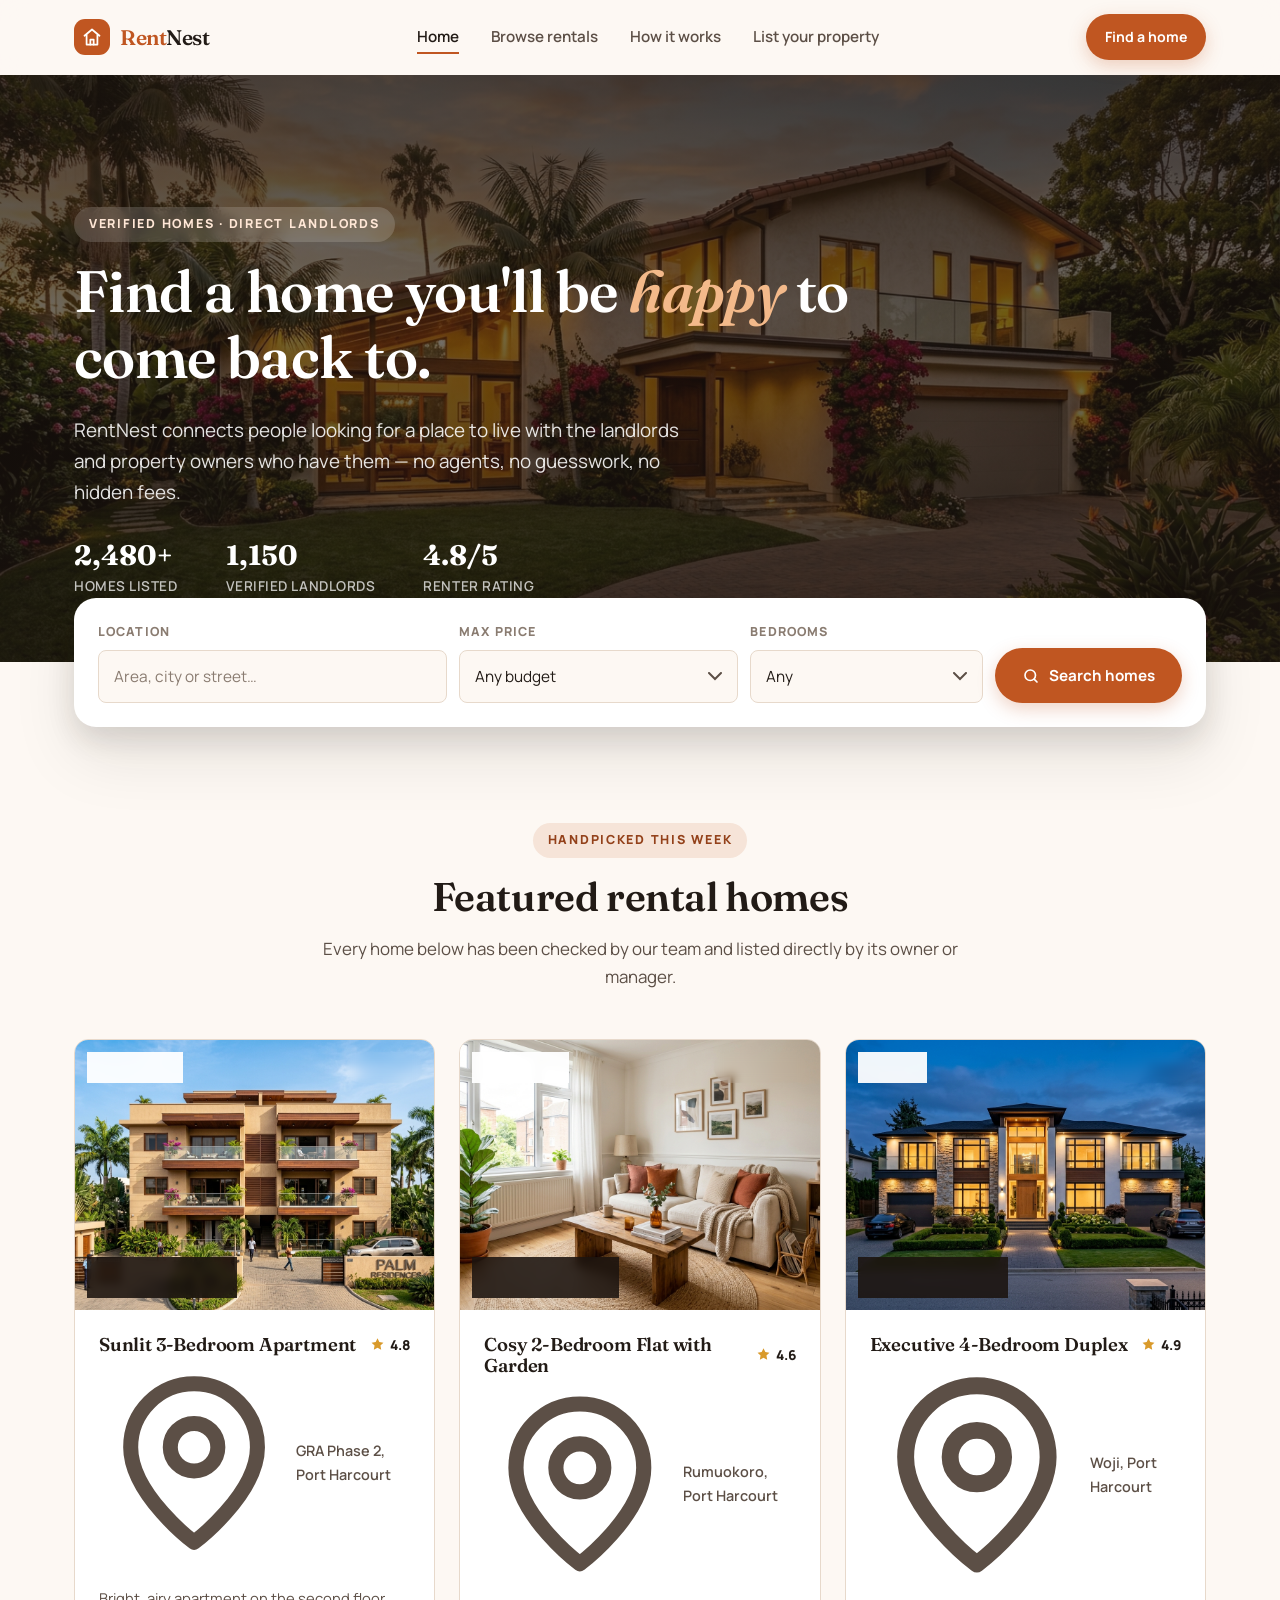
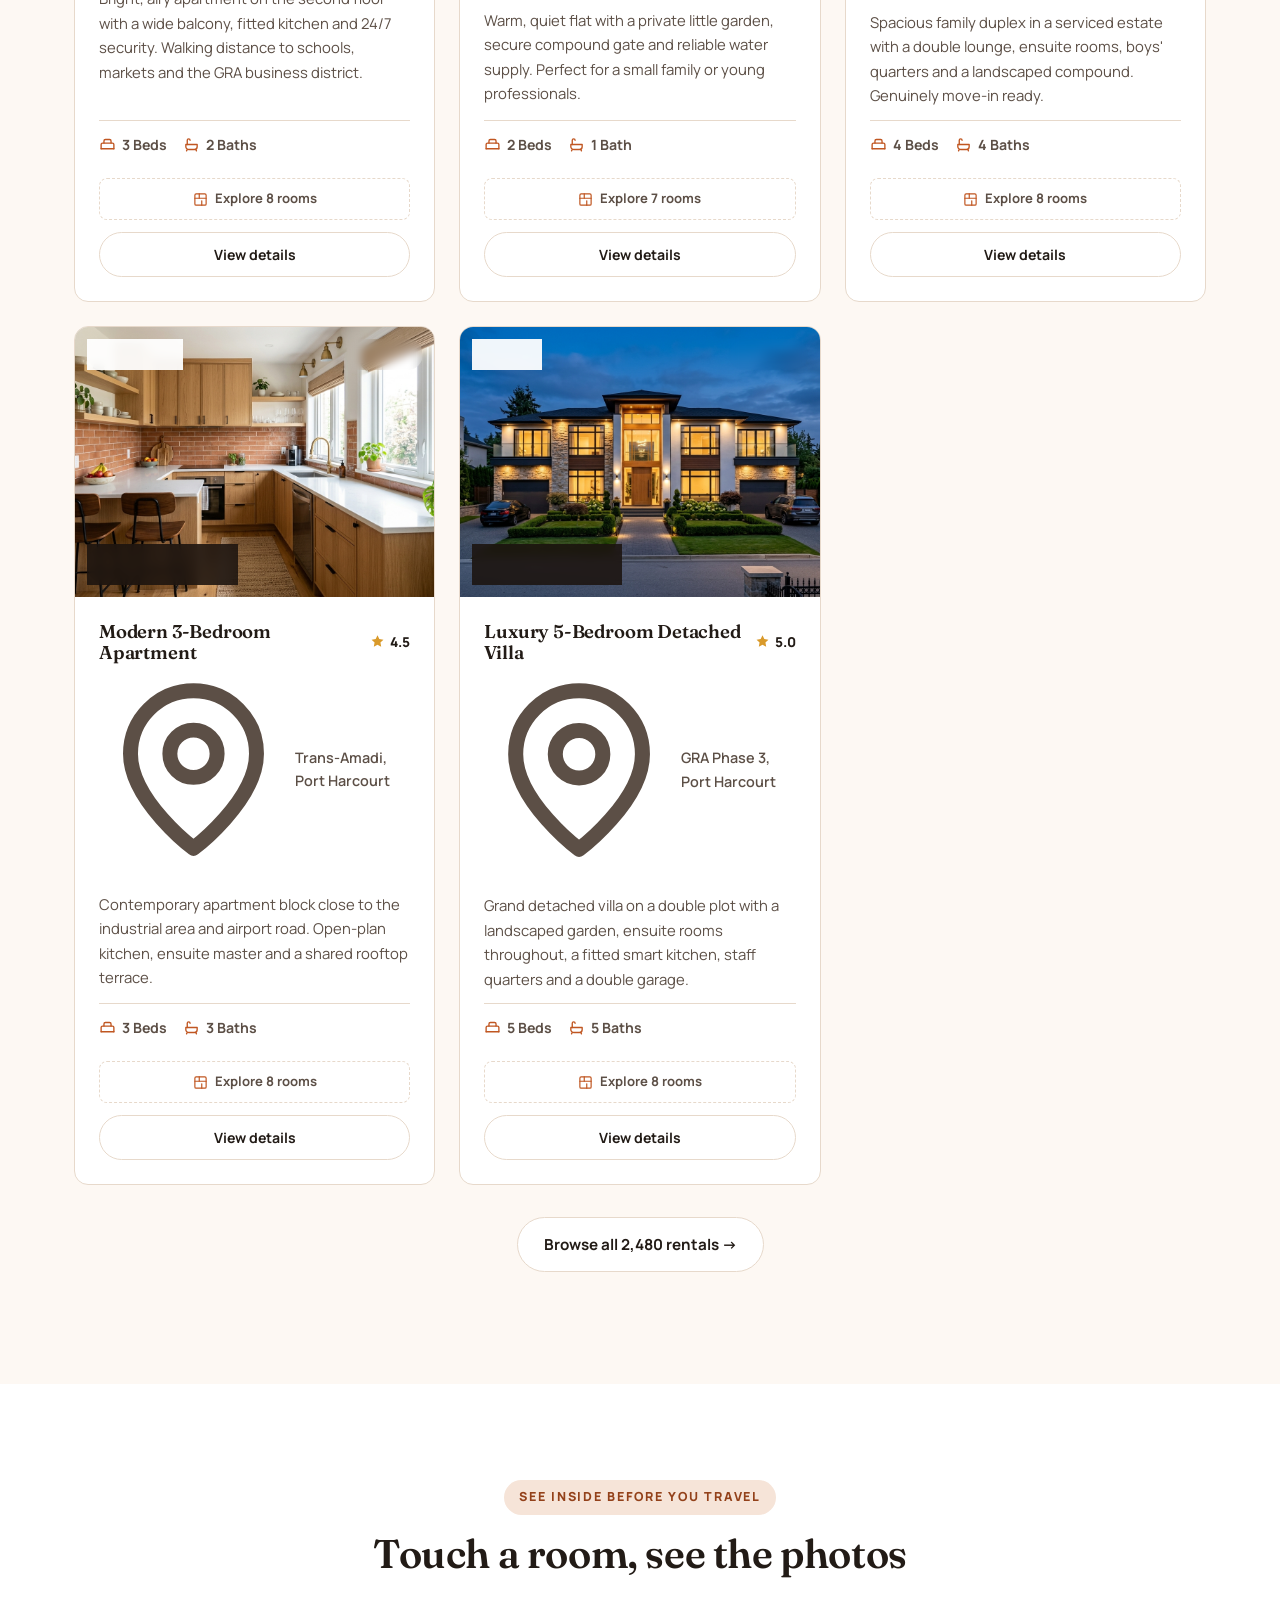
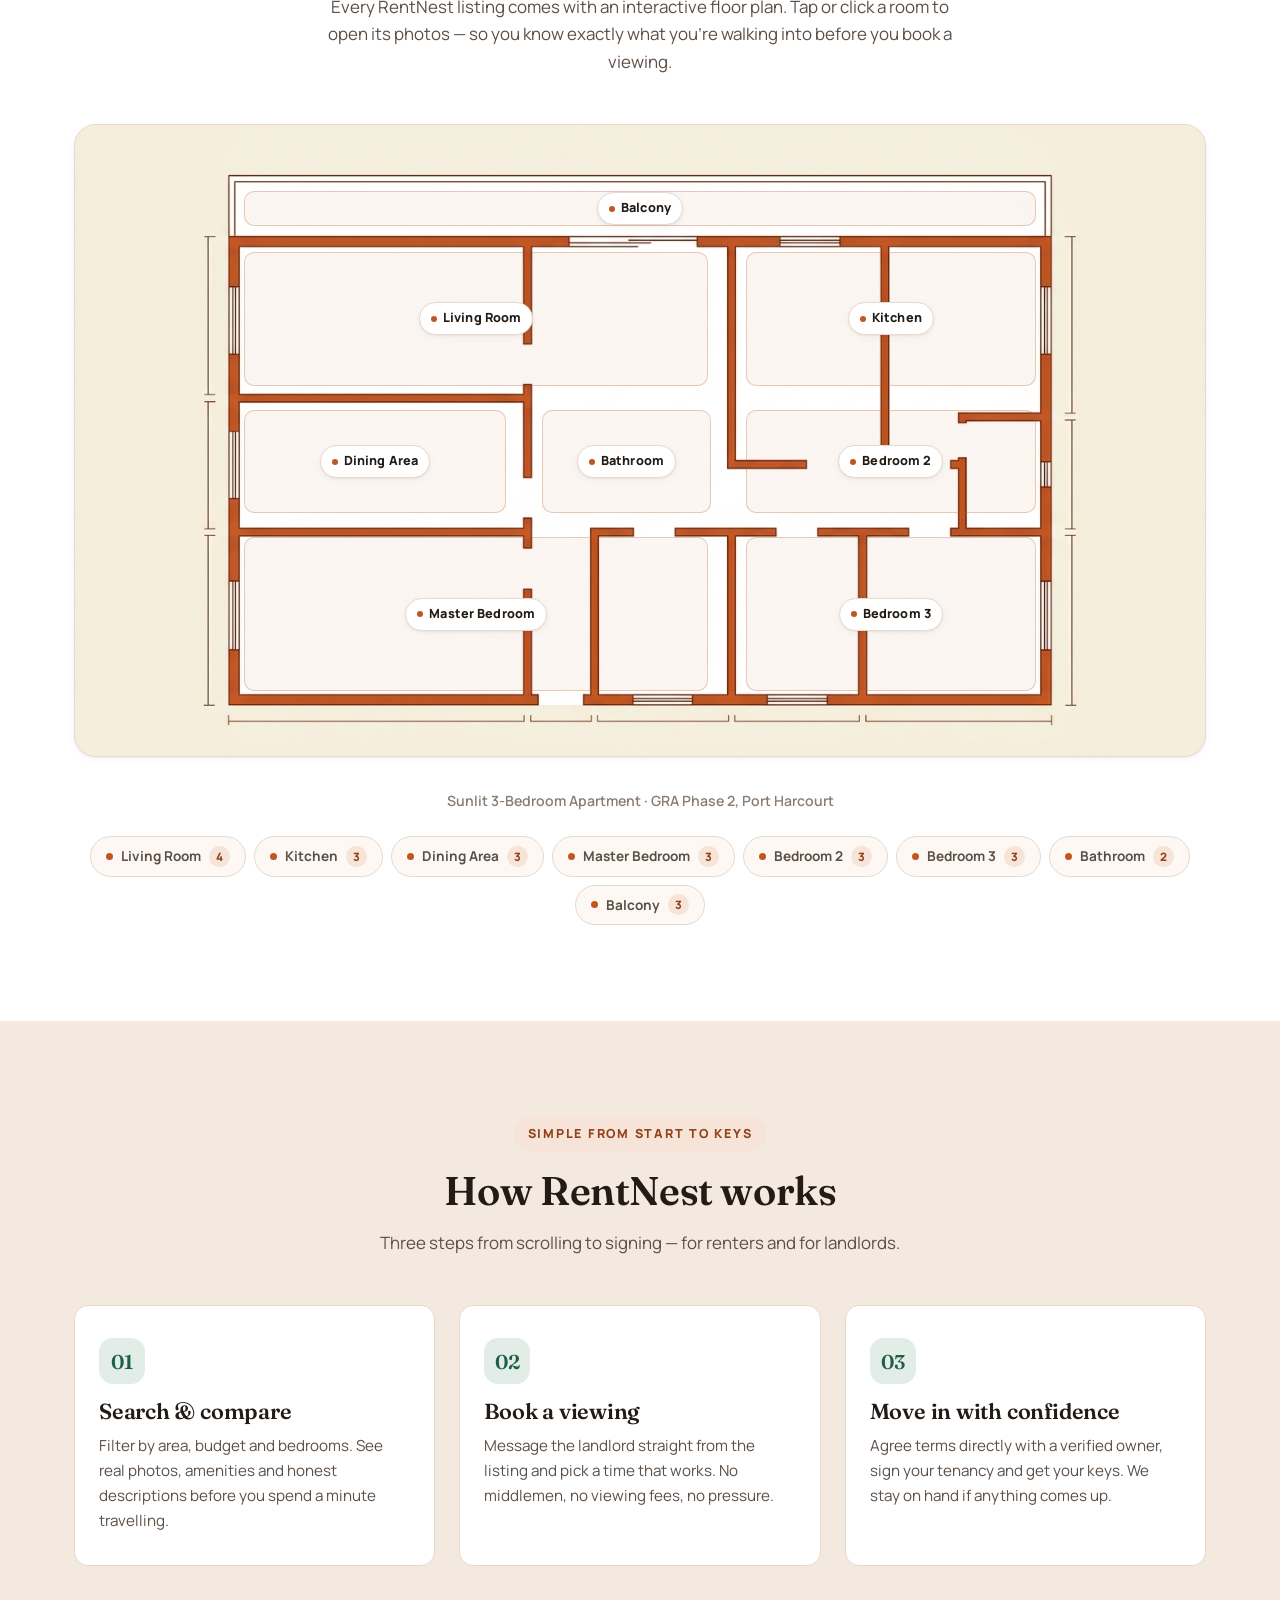
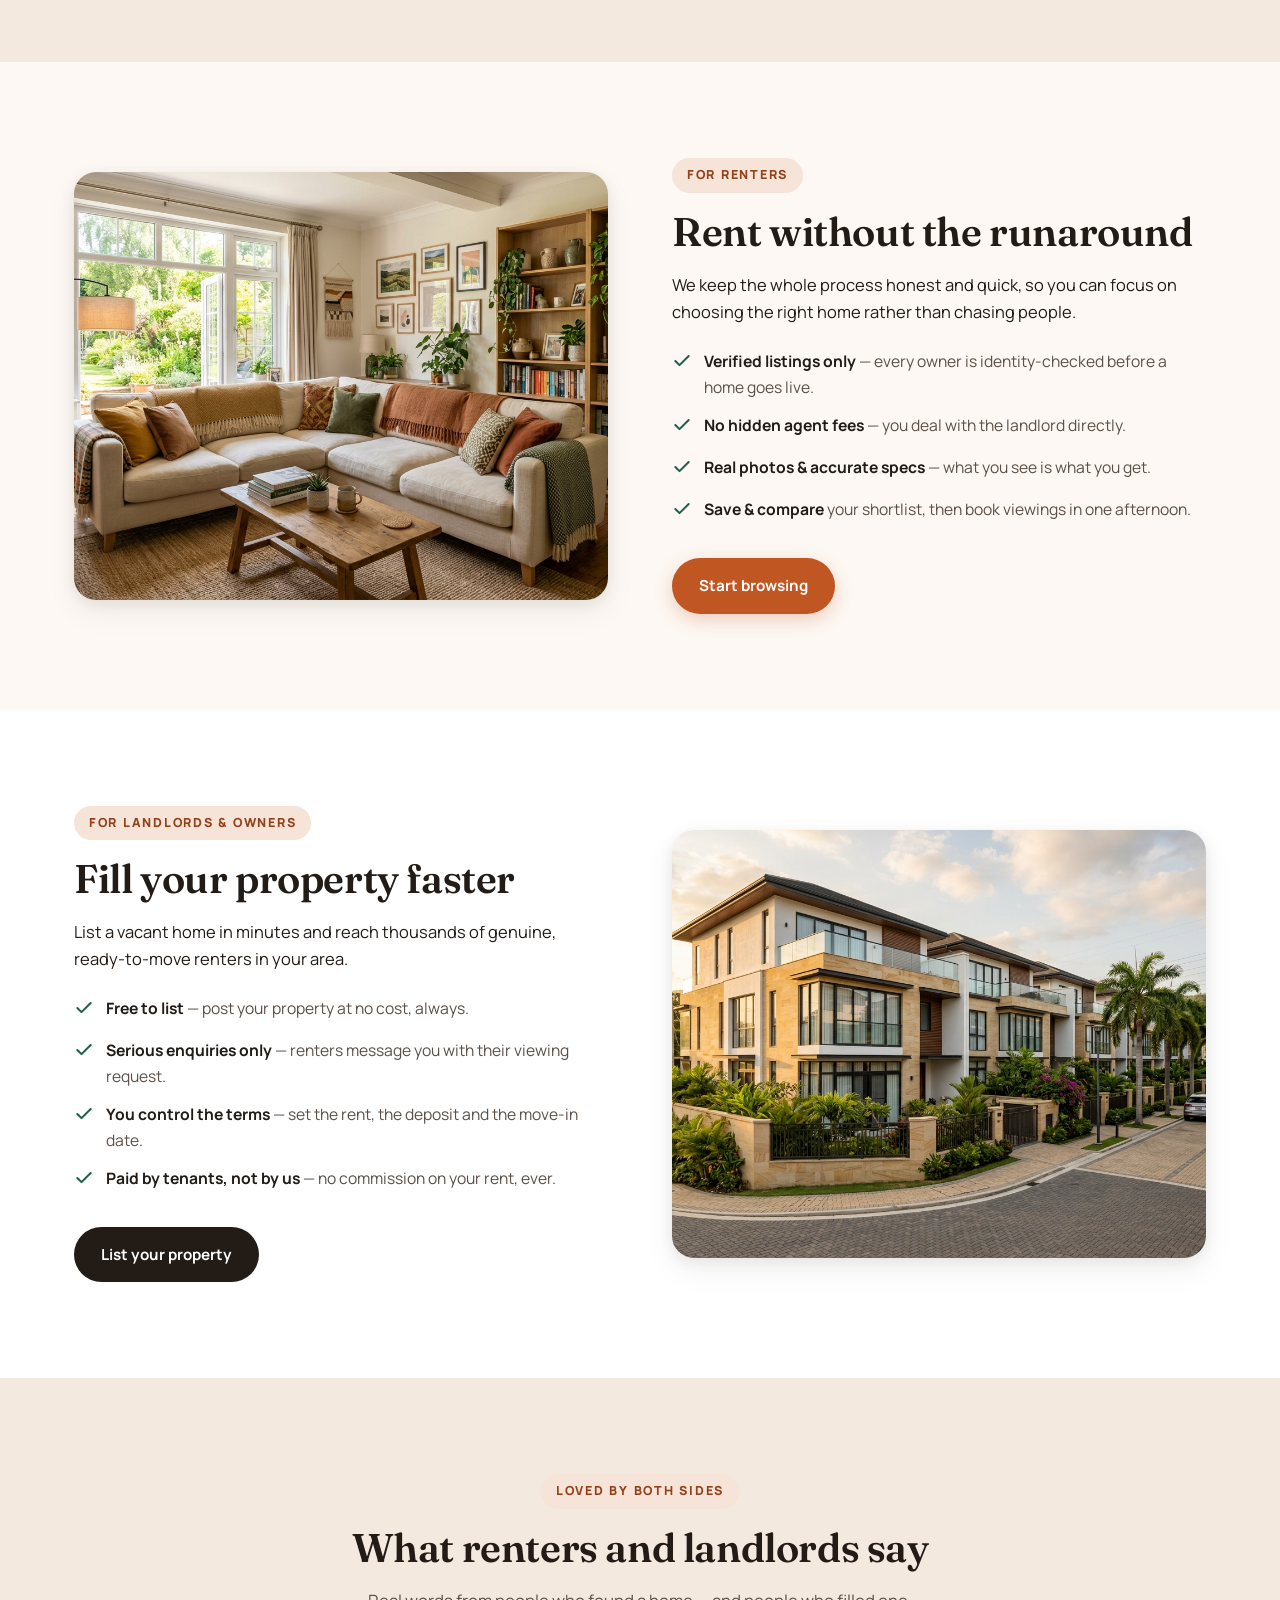
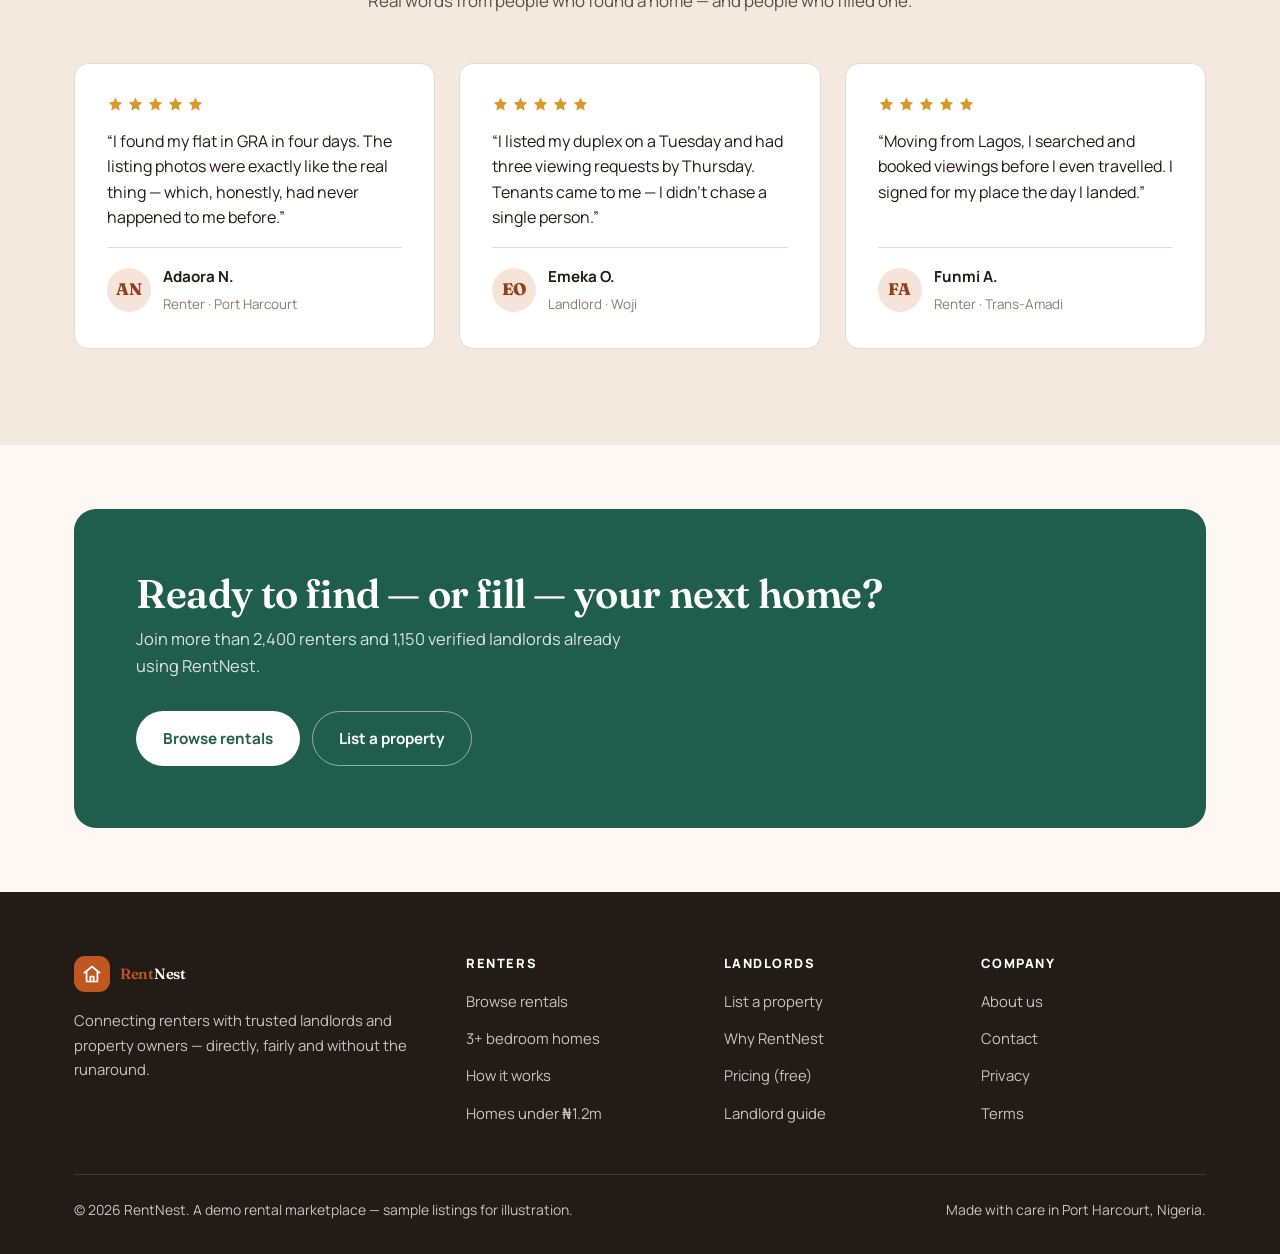
==== index.html @ d9490659 "Import RentNest static rental marketplace [import-skip]" ====
<!DOCTYPE html>
<html lang="en">
<head>
<meta charset="UTF-8">
<meta name="viewport" content="width=device-width, initial-scale=1">
<title>RentNest — Find a home you'll love to rent</title>
<meta name="description" content="RentNest connects renters with verified landlords and property owners. Browse real rental homes, filter by location, price and bedrooms, and book a viewing today.">
<script>document.documentElement.className += " js";</script>
<link rel="preconnect" href="https://fonts.googleapis.com">
<link rel="preconnect" href="https://fonts.gstatic.com" crossorigin>
<link href="https://fonts.googleapis.com/css2?family=Fraunces:ital,opsz,wght@0,9..144,500;0,9..144,600;0,9..144,700;1,9..144,500&family=Manrope:wght@400;500;600;700;800&display=swap" rel="stylesheet">
<link rel="stylesheet" href="styles.css?v=8">
<link rel="icon" href="data:image/svg+xml,%3Csvg xmlns='http://www.w3.org/2000/svg' viewBox='0 0 100 100'%3E%3Crect width='100' height='100' rx='22' fill='%23C05621'/%3E%3Cpath d='M25 52l25-22 25 22v25H25z' fill='none' stroke='white' stroke-width='8' stroke-linejoin='round'/%3E%3C/svg%3E">
</head>
<body>
<a class="skip-link" href="#main">Skip to main content</a>

<!-- ===================== HEADER ===================== -->
<header class="site-header">
  <div class="container header-inner">
    <a class="brand" href="index.html" aria-label="RentNest home">
      <span class="brand-mark" aria-hidden="true">
        <svg width="20" height="20" viewBox="0 0 24 24" fill="none" stroke="currentColor" stroke-width="2.1" stroke-linecap="round" stroke-linejoin="round"><path d="M3 10.5L12 3l9 7.5"/><path d="M5.5 9.5V21h13V9.5"/><path d="M10 21v-6h4v6"/></svg>
      </span>
      <span><em>Rent</em>Nest</span>
    </a>

    <nav class="nav-links" id="primary-nav" aria-label="Main navigation">
      <a href="index.html" aria-current="page">Home</a>
      <a href="listings.html">Browse rentals</a>
      <a href="index.html#how">How it works</a>
      <a href="list-property.html">List your property</a>
    </nav>

    <div class="header-actions">
      <a class="btn btn-primary btn-sm" href="listings.html">Find a home</a>
      <button class="nav-toggle" type="button" aria-expanded="false" aria-controls="primary-nav" aria-label="Toggle navigation menu">
        <span></span>
      </button>
    </div>
  </div>
</header>

<main id="main">

<!-- ===================== HERO ===================== -->
<section class="hero">
  <div class="hero-bg">
    <img src="images/hero_home.png" alt="Warm modern family home at golden hour" fetchpriority="high">
  </div>
  <div class="container">
    <div class="hero-inner">
      <span class="eyebrow">Verified homes · Direct landlords</span>
      <h1>Find a home you'll be <em>happy</em> to come back to.</h1>
      <p class="hero-sub">RentNest connects people looking for a place to live with the landlords and property owners who have them — no agents, no guesswork, no hidden fees.</p>

      <div class="hero-stats">
        <div class="hero-stat"><b>2,480+</b><small>HOMES LISTED</small></div>
        <div class="hero-stat"><b>1,150</b><small>VERIFIED LANDLORDS</small></div>
        <div class="hero-stat"><b>4.8/5</b><small>RENTER RATING</small></div>
      </div>
    </div>
  </div>
</section>

<!-- ===================== SEARCH ===================== -->
<div class="container">
  <section class="search-panel" aria-label="Search rentals">
    <form class="search-form" id="hero-search">
      <div class="field">
        <label for="s-location">Location</label>
        <input type="text" id="s-location" name="location" placeholder="Area, city or street…" autocomplete="off">
      </div>
      <div class="field">
        <label for="s-price">Max price</label>
        <select id="s-price" name="maxPrice">
          <option value="">Any budget</option>
          <option value="800000">₦800,000 / year</option>
          <option value="1200000">₦1,200,000 / year</option>
          <option value="2000000">₦2,000,000 / year</option>
          <option value="3500000">₦3,500,000 / year</option>
          <option value="6000000">₦6,000,000 / year</option>
        </select>
      </div>
      <div class="field">
        <label for="s-beds">Bedrooms</label>
        <select id="s-beds" name="beds">
          <option value="">Any</option>
          <option value="1">1+ bedroom</option>
          <option value="2">2+ bedrooms</option>
          <option value="3">3+ bedrooms</option>
          <option value="4">4+ bedrooms</option>
        </select>
      </div>
      <div class="field field-search">
        <label for="s-submit" class="sr-only">Search</label>
        <button class="btn btn-primary" id="s-submit" type="submit">
          <svg width="18" height="18" viewBox="0 0 24 24" fill="none" stroke="currentColor" stroke-width="2.2" stroke-linecap="round" stroke-linejoin="round"><circle cx="11" cy="11" r="7"/><path d="M20 20l-3.5-3.5"/></svg>
          Search homes
        </button>
      </div>
    </form>
  </section>
</div>

<!-- ===================== FEATURED LISTINGS ===================== -->
<section class="section" id="featured">
  <div class="container">
    <div class="section-head reveal">
      <span class="eyebrow">Handpicked this week</span>
      <h2>Featured rental homes</h2>
      <p>Every home below has been checked by our team and listed directly by its owner or manager.</p>
    </div>

    <div class="property-grid" id="featured-grid" aria-live="polite"></div>

    <p class="text-center mt-6 reveal">
      <a class="btn btn-outline" href="listings.html">Browse all 2,480 rentals →</a>
    </p>
  </div>
</section>

<!-- ===================== ROOM WALKTHROUGH ===================== -->
<section class="section section--white" id="rooms">
  <div class="container">
    <div class="section-head reveal">
      <span class="eyebrow">See inside before you travel</span>
      <h2>Touch a room, see the photos</h2>
      <p>Every RentNest listing comes with an interactive floor plan. Tap or click a room to open its photos — so you know exactly what you're walking into before you book a viewing.</p>
    </div>
    <div class="plan-frame reveal" id="home-plan">
      <img class="plan-img" src="images/floorplan_apartment.png" alt="Interactive floor plan. Each room is a button — activate one to see its photos.">
    </div>
    <p class="text-center mt-6" id="home-plan-caption" style="color:var(--ink-faint);font-size:.88rem;font-weight:600"></p>
    <div class="room-chips" id="home-room-chips" role="group" aria-label="Rooms in this example home" style="justify-content:center"></div>
  </div>
</section>

<!-- ===================== HOW IT WORKS ===================== -->
<section class="section section--sand" id="how">
  <div class="container">
    <div class="section-head reveal">
      <span class="eyebrow">Simple from start to keys</span>
      <h2>How RentNest works</h2>
      <p>Three steps from scrolling to signing — for renters and for landlords.</p>
    </div>

    <div class="steps">
      <article class="step reveal">
        <div class="step-num" aria-hidden="true"></div>
        <h3>Search &amp; compare</h3>
        <p>Filter by area, budget and bedrooms. See real photos, amenities and honest descriptions before you spend a minute travelling.</p>
      </article>
      <article class="step reveal" data-delay="1">
        <div class="step-num" aria-hidden="true"></div>
        <h3>Book a viewing</h3>
        <p>Message the landlord straight from the listing and pick a time that works. No middlemen, no viewing fees, no pressure.</p>
      </article>
      <article class="step reveal" data-delay="2">
        <div class="step-num" aria-hidden="true"></div>
        <h3>Move in with confidence</h3>
        <p>Agree terms directly with a verified owner, sign your tenancy and get your keys. We stay on hand if anything comes up.</p>
      </article>
    </div>
  </div>
</section>

<!-- ===================== SPLIT: FOR RENTERS ===================== -->
<section class="section">
  <div class="container split">
    <div class="split-media reveal">
      <img src="images/detail_lounge.png" alt="A warm, welcoming furnished living room in a rented home">
    </div>
    <div class="reveal" data-delay="1">
      <span class="eyebrow">For renters</span>
      <h2>Rent without the runaround</h2>
      <p>We keep the whole process honest and quick, so you can focus on choosing the right home rather than chasing people.</p>
      <ul class="check-list">
        <li><span aria-hidden="true"><svg viewBox="0 0 24 24" fill="none" stroke="currentColor" stroke-width="2.4" stroke-linecap="round" stroke-linejoin="round"><path d="M20 6L9 17l-5-5"/></svg></span><span><b>Verified listings only</b> — every owner is identity-checked before a home goes live.</span></li>
        <li><span aria-hidden="true"><svg viewBox="0 0 24 24" fill="none" stroke="currentColor" stroke-width="2.4" stroke-linecap="round" stroke-linejoin="round"><path d="M20 6L9 17l-5-5"/></svg></span><span><b>No hidden agent fees</b> — you deal with the landlord directly.</span></li>
        <li><span aria-hidden="true"><svg viewBox="0 0 24 24" fill="none" stroke="currentColor" stroke-width="2.4" stroke-linecap="round" stroke-linejoin="round"><path d="M20 6L9 17l-5-5"/></svg></span><span><b>Real photos &amp; accurate specs</b> — what you see is what you get.</span></li>
        <li><span aria-hidden="true"><svg viewBox="0 0 24 24" fill="none" stroke="currentColor" stroke-width="2.4" stroke-linecap="round" stroke-linejoin="round"><path d="M20 6L9 17l-5-5"/></svg></span><span><b>Save &amp; compare</b> your shortlist, then book viewings in one afternoon.</span></li>
      </ul>
      <p class="mt-6 mb-0"><a class="btn btn-primary" href="listings.html">Start browsing</a></p>
    </div>
  </div>
</section>

<!-- ===================== SPLIT: FOR LANDLORDS ===================== -->
<section class="section section--white">
  <div class="container split reverse">
    <div class="reveal">
      <span class="eyebrow">For landlords &amp; owners</span>
      <h2>Fill your property faster</h2>
      <p>List a vacant home in minutes and reach thousands of genuine, ready-to-move renters in your area.</p>
      <ul class="check-list">
        <li><span aria-hidden="true"><svg viewBox="0 0 24 24" fill="none" stroke="currentColor" stroke-width="2.4" stroke-linecap="round" stroke-linejoin="round"><path d="M20 6L9 17l-5-5"/></svg></span><span><b>Free to list</b> — post your property at no cost, always.</span></li>
        <li><span aria-hidden="true"><svg viewBox="0 0 24 24" fill="none" stroke="currentColor" stroke-width="2.4" stroke-linecap="round" stroke-linejoin="round"><path d="M20 6L9 17l-5-5"/></svg></span><span><b>Serious enquiries only</b> — renters message you with their viewing request.</span></li>
        <li><span aria-hidden="true"><svg viewBox="0 0 24 24" fill="none" stroke="currentColor" stroke-width="2.4" stroke-linecap="round" stroke-linejoin="round"><path d="M20 6L9 17l-5-5"/></svg></span><span><b>You control the terms</b> — set the rent, the deposit and the move-in date.</span></li>
        <li><span aria-hidden="true"><svg viewBox="0 0 24 24" fill="none" stroke="currentColor" stroke-width="2.4" stroke-linecap="round" stroke-linejoin="round"><path d="M20 6L9 17l-5-5"/></svg></span><span><b>Paid by tenants, not by us</b> — no commission on your rent, ever.</span></li>
      </ul>
      <p class="mt-6 mb-0"><a class="btn btn-dark" href="list-property.html">List your property</a></p>
    </div>
    <div class="split-media reveal" data-delay="1">
      <img src="images/listing_7.png" alt="A row of modern rental terrace duplexes in a gated estate">
    </div>
  </div>
</section>

<!-- ===================== TESTIMONIALS ===================== -->
<section class="section section--sand">
  <div class="container">
    <div class="section-head reveal">
      <span class="eyebrow">Loved by both sides</span>
      <h2>What renters and landlords say</h2>
      <p>Real words from people who found a home — and people who filled one.</p>
    </div>

    <div class="testimonial-grid">
      <article class="testimonial reveal">
        <div class="stars" aria-label="5 out of 5 stars">
          <svg viewBox="0 0 24 24" fill="currentColor" aria-hidden="true"><path d="M12 2l2.9 6.1 6.6.9-4.8 4.7 1.2 6.6L12 17.2 6.1 20.3l1.2-6.6L2.5 9l6.6-.9z"/></svg>
          <svg viewBox="0 0 24 24" fill="currentColor" aria-hidden="true"><path d="M12 2l2.9 6.1 6.6.9-4.8 4.7 1.2 6.6L12 17.2 6.1 20.3l1.2-6.6L2.5 9l6.6-.9z"/></svg>
          <svg viewBox="0 0 24 24" fill="currentColor" aria-hidden="true"><path d="M12 2l2.9 6.1 6.6.9-4.8 4.7 1.2 6.6L12 17.2 6.1 20.3l1.2-6.6L2.5 9l6.6-.9z"/></svg>
          <svg viewBox="0 0 24 24" fill="currentColor" aria-hidden="true"><path d="M12 2l2.9 6.1 6.6.9-4.8 4.7 1.2 6.6L12 17.2 6.1 20.3l1.2-6.6L2.5 9l6.6-.9z"/></svg>
          <svg viewBox="0 0 24 24" fill="currentColor" aria-hidden="true"><path d="M12 2l2.9 6.1 6.6.9-4.8 4.7 1.2 6.6L12 17.2 6.1 20.3l1.2-6.6L2.5 9l6.6-.9z"/></svg>
        </div>
        <blockquote>“I found my flat in GRA in four days. The listing photos were exactly like the real thing — which, honestly, had never happened to me before.”</blockquote>
        <div class="person">
          <span class="avatar" aria-hidden="true">AN</span>
          <span><b>Adaora N.</b><small>Renter · Port Harcourt</small></span>
        </div>
      </article>

      <article class="testimonial reveal" data-delay="1">
        <div class="stars" aria-label="5 out of 5 stars">
          <svg viewBox="0 0 24 24" fill="currentColor" aria-hidden="true"><path d="M12 2l2.9 6.1 6.6.9-4.8 4.7 1.2 6.6L12 17.2 6.1 20.3l1.2-6.6L2.5 9l6.6-.9z"/></svg>
          <svg viewBox="0 0 24 24" fill="currentColor" aria-hidden="true"><path d="M12 2l2.9 6.1 6.6.9-4.8 4.7 1.2 6.6L12 17.2 6.1 20.3l1.2-6.6L2.5 9l6.6-.9z"/></svg>
          <svg viewBox="0 0 24 24" fill="currentColor" aria-hidden="true"><path d="M12 2l2.9 6.1 6.6.9-4.8 4.7 1.2 6.6L12 17.2 6.1 20.3l1.2-6.6L2.5 9l6.6-.9z"/></svg>
          <svg viewBox="0 0 24 24" fill="currentColor" aria-hidden="true"><path d="M12 2l2.9 6.1 6.6.9-4.8 4.7 1.2 6.6L12 17.2 6.1 20.3l1.2-6.6L2.5 9l6.6-.9z"/></svg>
          <svg viewBox="0 0 24 24" fill="currentColor" aria-hidden="true"><path d="M12 2l2.9 6.1 6.6.9-4.8 4.7 1.2 6.6L12 17.2 6.1 20.3l1.2-6.6L2.5 9l6.6-.9z"/></svg>
        </div>
        <blockquote>“I listed my duplex on a Tuesday and had three viewing requests by Thursday. Tenants came to me — I didn't chase a single person.”</blockquote>
        <div class="person">
          <span class="avatar" aria-hidden="true">EO</span>
          <span><b>Emeka O.</b><small>Landlord · Woji</small></span>
        </div>
      </article>

      <article class="testimonial reveal" data-delay="2">
        <div class="stars" aria-label="5 out of 5 stars">
          <svg viewBox="0 0 24 24" fill="currentColor" aria-hidden="true"><path d="M12 2l2.9 6.1 6.6.9-4.8 4.7 1.2 6.6L12 17.2 6.1 20.3l1.2-6.6L2.5 9l6.6-.9z"/></svg>
          <svg viewBox="0 0 24 24" fill="currentColor" aria-hidden="true"><path d="M12 2l2.9 6.1 6.6.9-4.8 4.7 1.2 6.6L12 17.2 6.1 20.3l1.2-6.6L2.5 9l6.6-.9z"/></svg>
          <svg viewBox="0 0 24 24" fill="currentColor" aria-hidden="true"><path d="M12 2l2.9 6.1 6.6.9-4.8 4.7 1.2 6.6L12 17.2 6.1 20.3l1.2-6.6L2.5 9l6.6-.9z"/></svg>
          <svg viewBox="0 0 24 24" fill="currentColor" aria-hidden="true"><path d="M12 2l2.9 6.1 6.6.9-4.8 4.7 1.2 6.6L12 17.2 6.1 20.3l1.2-6.6L2.5 9l6.6-.9z"/></svg>
          <svg viewBox="0 0 24 24" fill="currentColor" aria-hidden="true"><path d="M12 2l2.9 6.1 6.6.9-4.8 4.7 1.2 6.6L12 17.2 6.1 20.3l1.2-6.6L2.5 9l6.6-.9z"/></svg>
        </div>
        <blockquote>“Moving from Lagos, I searched and booked viewings before I even travelled. I signed for my place the day I landed.”</blockquote>
        <div class="person">
          <span class="avatar" aria-hidden="true">FA</span>
          <span><b>Funmi A.</b><small>Renter · Trans-Amadi</small></span>
        </div>
      </article>
    </div>
  </div>
</section>

<!-- ===================== CTA ===================== -->
<section class="section section--tight">
  <div class="container">
    <div class="cta-band reveal">
      <div>
        <h2>Ready to find — or fill — your next home?</h2>
        <p>Join more than 2,400 renters and 1,150 verified landlords already using RentNest.</p>
      </div>
      <div class="cta-actions">
        <a class="btn btn-light" href="listings.html">Browse rentals</a>
        <a class="btn btn-outline-light" href="list-property.html">List a property</a>
      </div>
    </div>
  </div>
</section>

</main>

<!-- ===================== FOOTER ===================== -->
<footer class="site-footer">
  <div class="container">
    <div class="footer-grid">
      <div>
        <a class="brand" href="index.html">
          <span class="brand-mark" aria-hidden="true">
            <svg width="20" height="20" viewBox="0 0 24 24" fill="none" stroke="currentColor" stroke-width="2.1" stroke-linecap="round" stroke-linejoin="round"><path d="M3 10.5L12 3l9 7.5"/><path d="M5.5 9.5V21h13V9.5"/><path d="M10 21v-6h4v6"/></svg>
          </span>
          <span><em>Rent</em>Nest</span>
        </a>
        <p>Connecting renters with trusted landlords and property owners — directly, fairly and without the runaround.</p>
      </div>
      <div>
        <h4>Renters</h4>
        <ul>
          <li><a href="listings.html">Browse rentals</a></li>
          <li><a href="listings.html?beds=3">3+ bedroom homes</a></li>
          <li><a href="index.html#how">How it works</a></li>
          <li><a href="listings.html?maxPrice=1200000">Homes under ₦1.2m</a></li>
        </ul>
      </div>
      <div>
        <h4>Landlords</h4>
        <ul>
          <li><a href="list-property.html">List a property</a></li>
          <li><a href="index.html#how">Why RentNest</a></li>
          <li><a href="list-property.html">Pricing (free)</a></li>
          <li><a href="list-property.html">Landlord guide</a></li>
        </ul>
      </div>
      <div>
        <h4>Company</h4>
        <ul>
          <li><a href="#">About us</a></li>
          <li><a href="#">Contact</a></li>
          <li><a href="#">Privacy</a></li>
          <li><a href="#">Terms</a></li>
        </ul>
      </div>
    </div>
    <div class="footer-bottom">
      <span>© 2026 RentNest. A demo rental marketplace — sample listings for illustration.</span>
      <span>Made with care in Port Harcourt, Nigeria.</span>
    </div>
  </div>
</footer>

<script src="data.js?v=8"></script>
<script src="app.js?v=8"></script>
</body>
</html>
---- styles.css ----
/* ==========================================================================
   RentNest — shared design system
   Warm, trustworthy palette · clear typography · generous spacing
   ========================================================================== */

:root {
  /* Palette — warm clay / cream / evergreen */
  --clay:        #C05621;
  --clay-dark:   #93411A;
  --clay-soft:   #F6E4D8;
  --forest:      #1F5E4A;
  --forest-soft: #E2EDE7;
  --gold:        #D99A2B;

  --ink:         #221B16;
  --ink-soft:    #5C4F46;
  --ink-faint:   #8A7C71;

  --cream:       #FDF8F3;
  --sand:        #F4E9DE;
  --line:        #E7D9CB;
  --white:       #FFFFFF;

  /* Type */
  --font-display: "Fraunces", Georgia, "Times New Roman", serif;
  --font-body: "Manrope", -apple-system, BlinkMacSystemFont, "Segoe UI", Roboto, sans-serif;

  /* Spacing scale */
  --sp-1: 4px;
  --sp-2: 8px;
  --sp-3: 12px;
  --sp-4: 16px;
  --sp-5: 24px;
  --sp-6: 32px;
  --sp-7: 48px;
  --sp-8: 64px;
  --sp-9: 96px;

  /* Shape */
  --radius-sm: 8px;
  --radius: 14px;
  --radius-lg: 22px;
  --radius-pill: 999px;

  --shadow-sm: 0 1px 2px rgba(34, 27, 22, .06), 0 2px 8px rgba(34, 27, 22, .04);
  --shadow:    0 4px 14px rgba(34, 27, 22, .08), 0 12px 32px rgba(34, 27, 22, .06);
  --shadow-lg: 0 12px 28px rgba(34, 27, 22, .12), 0 28px 64px rgba(34, 27, 22, .10);

  --container: 1180px;
  --header-h: 74px;
}

/* ---------- Reset ---------- */
*, *::before, *::after { box-sizing: border-box; }
html { -webkit-text-size-adjust: 100%; scroll-behavior: smooth; }
body {
  margin: 0;
  font-family: var(--font-body);
  font-size: 16.5px;
  line-height: 1.65;
  color: var(--ink);
  background: var(--cream);
  -webkit-font-smoothing: antialiased;
  overflow-x: hidden;
}
img { max-width: 100%; display: block; }
a { color: inherit; text-decoration: none; }
button, input, select, textarea { font: inherit; color: inherit; }
h1, h2, h3, h4 { font-family: var(--font-display); font-weight: 600; line-height: 1.14; margin: 0 0 var(--sp-4); letter-spacing: -.01em; }
h1 { font-size: clamp(2.15rem, 5.2vw, 3.65rem); }
h2 { font-size: clamp(1.7rem, 3.4vw, 2.5rem); }
h3 { font-size: clamp(1.15rem, 1.7vw, 1.45rem); }
p  { margin: 0 0 var(--sp-4); }
ul { margin: 0; padding: 0; list-style: none; }

::selection { background: var(--clay); color: #fff; }

/* ---------- Accessibility ---------- */
:focus-visible {
  outline: 3px solid var(--forest);
  outline-offset: 3px;
  border-radius: 4px;
}
.skip-link {
  position: absolute; left: -9999px; top: 0; z-index: 999;
  background: var(--ink); color: #fff; padding: 12px 20px;
  border-radius: 0 0 var(--radius-sm) 0; font-weight: 700;
}
.skip-link:focus { left: 0; }
.sr-only {
  position: absolute; width: 1px; height: 1px; padding: 0; margin: -1px;
  overflow: hidden; clip: rect(0 0 0 0); white-space: nowrap; border: 0;
}
@media (prefers-reduced-motion: reduce) {
  html { scroll-behavior: auto; }
  *, *::before, *::after { animation-duration: .001ms !important; transition-duration: .001ms !important; }
}

/* ---------- Layout ---------- */
.container { width: 100%; max-width: var(--container); margin: 0 auto; padding: 0 var(--sp-5); }
.section { padding: var(--sp-9) 0; }
.section--tight { padding: var(--sp-8) 0; }
.section--sand { background: var(--sand); }
.section--white { background: var(--white); }

.section-head { max-width: 660px; margin: 0 auto var(--sp-7); text-align: center; }
.section-head p { color: var(--ink-soft); font-size: 1.06rem; margin-bottom: 0; }
.eyebrow {
  display: inline-block; font-family: var(--font-body);
  font-size: .78rem; font-weight: 800; letter-spacing: .14em; text-transform: uppercase;
  color: var(--clay-dark); background: var(--clay-soft);
  padding: 7px 15px; border-radius: var(--radius-pill); margin-bottom: var(--sp-4);
}

/* ---------- Buttons ---------- */
.btn {
  display: inline-flex; align-items: center; justify-content: center; gap: 9px;
  font-family: var(--font-body); font-size: .95rem; font-weight: 700;
  padding: 14px 26px; border-radius: var(--radius-pill);
  border: 1.5px solid transparent; cursor: pointer;
  transition: transform .22s ease, background-color .22s ease, color .22s ease,
              border-color .22s ease, box-shadow .22s ease;
  white-space: nowrap;
}
.btn:hover { transform: translateY(-2px); }
.btn:active { transform: translateY(0); }
.btn-primary { background: var(--clay); color: #fff; box-shadow: 0 6px 18px rgba(192, 86, 33, .26); }
.btn-primary:hover { background: var(--clay-dark); box-shadow: 0 10px 24px rgba(192, 86, 33, .32); }
.btn-dark { background: var(--ink); color: #fff; }
.btn-dark:hover { background: #3a2f27; }
.btn-outline { border-color: var(--line); background: var(--white); color: var(--ink); }
.btn-outline:hover { border-color: var(--clay); color: var(--clay-dark); }
.btn-ghost { background: transparent; color: var(--ink); padding: 12px 16px; }
.btn-ghost:hover { color: var(--clay-dark); }
.btn-block { width: 100%; }
.btn-sm { padding: 10px 18px; font-size: .88rem; }

/* ---------- Header ---------- */
.site-header {
  position: sticky; top: 0; z-index: 100;
  background: rgba(253, 248, 243, .88);
  backdrop-filter: saturate(160%) blur(12px);
  border-bottom: 1px solid transparent;
  transition: border-color .3s ease, box-shadow .3s ease, background-color .3s ease;
}
.site-header.is-scrolled {
  border-bottom-color: var(--line);
  box-shadow: 0 4px 20px rgba(34, 27, 22, .06);
}
.header-inner {
  display: flex; align-items: center; justify-content: space-between;
  gap: var(--sp-5); min-height: var(--header-h);
}
.brand { display: inline-flex; align-items: center; gap: 10px; font-family: var(--font-display); font-weight: 600; font-size: 1.32rem; letter-spacing: -.02em; }
.brand-mark {
  width: 36px; height: 36px; border-radius: 11px; flex-shrink: 0;
  background: var(--clay); color: #fff;
  display: grid; place-items: center; font-size: 1.05rem;
}
.brand span em { font-style: normal; color: var(--clay); }

.nav-links { display: flex; align-items: center; gap: var(--sp-6); }
.nav-links a { font-weight: 600; font-size: .95rem; color: var(--ink-soft); position: relative; padding: 4px 0; transition: color .2s ease; }
.nav-links a::after {
  content: ""; position: absolute; left: 0; bottom: 0; height: 2px; width: 0; background: var(--clay);
  transition: width .25s ease;
}
.nav-links a:hover, .nav-links a[aria-current="page"] { color: var(--ink); }
.nav-links a:hover::after, .nav-links a[aria-current="page"]::after { width: 100%; }
.header-actions { display: flex; align-items: center; gap: var(--sp-3); }

.nav-toggle {
  display: none; width: 44px; height: 44px; border-radius: 12px;
  border: 1px solid var(--line); background: var(--white); cursor: pointer;
  align-items: center; justify-content: center;
}
.nav-toggle span { display: block; width: 18px; height: 2px; background: var(--ink); border-radius: 2px; position: relative; transition: transform .25s ease, background-color .25s ease; }
.nav-toggle span::before, .nav-toggle span::after {
  content: ""; position: absolute; left: 0; width: 18px; height: 2px; background: var(--ink); border-radius: 2px; transition: transform .25s ease, top .25s ease;
}
.nav-toggle span::before { top: -6px; }
.nav-toggle span::after  { top: 6px; }
.nav-toggle[aria-expanded="true"] span { background: transparent; }
.nav-toggle[aria-expanded="true"] span::before { top: 0; transform: rotate(45deg); }
.nav-toggle[aria-expanded="true"] span::after  { top: 0; transform: rotate(-45deg); }

/* ---------- Hero ---------- */
.hero { position: relative; isolation: isolate; }
.hero-bg { position: absolute; inset: 0; z-index: -2; }
.hero-bg img { width: 100%; height: 100%; object-fit: cover; }
.hero::before {
  content: ""; position: absolute; inset: 0; z-index: -1;
  background: linear-gradient(180deg, rgba(28, 20, 15, .78) 0%, rgba(28, 20, 15, .62) 45%, rgba(28, 20, 15, .82) 100%);
}
.hero-inner { padding: clamp(72px, 12vw, 132px) 0 var(--sp-8); max-width: 860px; }
.hero .eyebrow { background: rgba(255, 255, 255, .16); color: #FFE7D6; backdrop-filter: blur(6px); }
.hero h1 { color: #fff; margin-bottom: var(--sp-5); }
.hero h1 em { font-style: italic; color: #F3B98A; }
.hero-sub { color: rgba(255, 255, 255, .88); font-size: clamp(1.02rem, 1.5vw, 1.18rem); max-width: 620px; margin-bottom: 0; }
.hero-stats { display: flex; flex-wrap: wrap; gap: var(--sp-6) var(--sp-7); padding-top: var(--sp-6); }
.hero-stat b { display: block; font-family: var(--font-display); font-size: 1.75rem; color: #fff; line-height: 1.1; }
.hero-stat small { color: rgba(255, 255, 255, .74); font-size: .85rem; font-weight: 600; letter-spacing: .04em; }

/* ---------- Search panel ---------- */
.search-panel {
  background: var(--white); border-radius: var(--radius-lg);
  box-shadow: var(--shadow-lg); padding: var(--sp-5);
  margin-top: calc(var(--sp-8) * -1); position: relative; z-index: 5;
}
.search-form {
  display: grid; grid-template-columns: 1.5fr 1.2fr 1fr auto; gap: var(--sp-3); align-items: end;
}
.field { display: flex; flex-direction: column; gap: 7px; min-width: 0; }
.field label { font-size: .78rem; font-weight: 800; letter-spacing: .09em; text-transform: uppercase; color: var(--ink-faint); }
.field input, .field select, .field textarea {
  width: 100%; padding: 13px 15px; border-radius: var(--radius-sm);
  border: 1.5px solid var(--line); background: var(--cream);
  transition: border-color .2s ease, background-color .2s ease, box-shadow .2s ease;
  font-size: .96rem;
}
.field input::placeholder, .field textarea::placeholder { color: var(--ink-faint); }
.field input:focus, .field select:focus, .field textarea:focus {
  outline: none; border-color: var(--clay); background: var(--white);
  box-shadow: 0 0 0 4px rgba(192, 86, 33, .12);
}
.field select { appearance: none; background-image: url("data:image/svg+xml,%3Csvg xmlns='http://www.w3.org/2000/svg' width='14' height='9' viewBox='0 0 14 9'%3E%3Cpath d='M1 1l6 6 6-6' stroke='%235C4F46' stroke-width='2' fill='none' stroke-linecap='round'/%3E%3C/svg%3E"); background-repeat: no-repeat; background-position: right 15px center; padding-right: 38px; }
.field-search { grid-column: 4; }

/* ---------- Property cards ---------- */
.property-grid { display: grid; grid-template-columns: repeat(auto-fill, minmax(310px, 1fr)); gap: var(--sp-5); }
.property-card {
  background: var(--white); border-radius: var(--radius); overflow: hidden;
  border: 1px solid var(--line); display: flex; flex-direction: column;
  transition: transform .28s ease, box-shadow .28s ease, border-color .28s ease;
}
.property-card:hover { transform: translateY(-5px); box-shadow: var(--shadow); border-color: #D8C4B2; }
.card-media { position: relative; aspect-ratio: 4 / 3; overflow: hidden; background: var(--sand); }
.card-media img { width: 100%; height: 100%; object-fit: cover; transition: transform .6s cubic-bezier(.2, .7, .3, 1); }
.property-card:hover .card-media img { transform: scale(1.06); }
.card-badges { position: absolute; top: 12px; left: 12px; right: 12px; display: flex; justify-content: space-between; gap: var(--sp-2); pointer-events: none; }
.badge {
  font-size: .72rem; font-weight: 800; letter-spacing: .05em; text-transform: uppercase;
  padding: 6px 11px; border-radius: var(--radius-pill); background: rgba(255, 255, 255, .94);
  color: var(--ink); backdrop-filter: blur(4px);
}
.badge--clay { background: var(--clay); color: #fff; }
.badge--forest { background: var(--forest); color: #fff; }
.badge--gold { background: var(--gold); color: #3a2a07; }
.card-price {
  position: absolute; bottom: 12px; left: 12px;
  background: rgba(28, 20, 15, .88); color: #fff; backdrop-filter: blur(4px);
  padding: 8px 14px; border-radius: var(--radius-pill); font-weight: 800; font-size: .95rem;
}
.card-price small { font-weight: 600; opacity: .78; font-size: .76rem; }
.card-body { padding: var(--sp-5); display: flex; flex-direction: column; gap: var(--sp-3); flex: 1; }
.card-title { font-size: 1.16rem; margin: 0; }
.card-loc { display: flex; align-items: center; gap: 7px; color: var(--ink-soft); font-size: .9rem; font-weight: 600; }
.card-desc { color: var(--ink-soft); font-size: .93rem; margin: 0; flex: 1; }
.card-specs { display: flex; flex-wrap: wrap; gap: var(--sp-4); padding-top: var(--sp-3); border-top: 1px solid var(--line); }
.spec { display: inline-flex; align-items: center; gap: 6px; font-size: .88rem; font-weight: 700; color: var(--ink-soft); }
.spec svg { width: 17px; height: 17px; flex-shrink: 0; color: var(--clay); }
.card-foot { display: flex; align-items: center; justify-content: space-between; gap: var(--sp-3); }

.rating { display: inline-flex; align-items: center; gap: 5px; font-size: .85rem; font-weight: 800; color: var(--ink); }
.rating svg { width: 15px; height: 15px; color: var(--gold); }

/* ---------- Filters (listings page) ---------- */
.filters {
  background: var(--white); border: 1px solid var(--line); border-radius: var(--radius);
  padding: var(--sp-5); box-shadow: var(--shadow-sm);
}
.filters-grid { display: grid; grid-template-columns: repeat(4, 1fr) auto; gap: var(--sp-4); align-items: end; }
.filters-foot { display: flex; align-items: center; justify-content: space-between; gap: var(--sp-4); flex-wrap: wrap; margin-top: var(--sp-5); padding-top: var(--sp-4); border-top: 1px solid var(--line); }
.chips { display: flex; gap: var(--sp-2); flex-wrap: wrap; }
.chip {
  border: 1.5px solid var(--line); background: var(--cream); color: var(--ink-soft);
  padding: 8px 15px; border-radius: var(--radius-pill); cursor: pointer; font-size: .86rem; font-weight: 700;
  transition: all .2s ease;
}
.chip:hover { border-color: var(--clay); color: var(--clay-dark); }
.chip.is-active { background: var(--clay); border-color: var(--clay); color: #fff; }
.result-count { font-size: .92rem; color: var(--ink-soft); font-weight: 600; }
.result-count b { color: var(--ink); }

.empty-state {
  text-align: center; padding: var(--sp-8) var(--sp-5); border: 1.5px dashed var(--line);
  border-radius: var(--radius); background: var(--white); grid-column: 1 / -1;
}
.empty-state h3 { margin-bottom: var(--sp-2); }
.empty-state p { color: var(--ink-soft); margin-bottom: var(--sp-5); }

/* ---------- Steps / How it works ---------- */
.steps { display: grid; grid-template-columns: repeat(3, 1fr); gap: var(--sp-5); counter-reset: step; }
.step {
  background: var(--white); border: 1px solid var(--line); border-radius: var(--radius);
  padding: var(--sp-6) var(--sp-5); position: relative;
  transition: transform .28s ease, box-shadow .28s ease;
}
.step:hover { transform: translateY(-4px); box-shadow: var(--shadow); }
.step-num {
  counter-increment: step; width: 46px; height: 46px; border-radius: 14px;
  background: var(--forest-soft); color: var(--forest); display: grid; place-items: center;
  font-family: var(--font-display); font-size: 1.25rem; font-weight: 600; margin-bottom: var(--sp-4);
}
.step-num::before { content: counter(step, decimal-leading-zero); }
.step h3 { margin-bottom: var(--sp-2); }
.step p { color: var(--ink-soft); margin: 0; font-size: .95rem; }

/* ---------- Feature split (two-column) ---------- */
.split { display: grid; grid-template-columns: 1fr 1fr; gap: var(--sp-8); align-items: center; }
.split-media { border-radius: var(--radius-lg); overflow: hidden; box-shadow: var(--shadow); aspect-ratio: 5 / 4; }
.split-media img { width: 100%; height: 100%; object-fit: cover; }
.check-list { display: grid; gap: var(--sp-3); margin: var(--sp-5) 0 0; }
.check-list li { display: flex; gap: var(--sp-3); align-items: flex-start; font-size: .98rem; color: var(--ink-soft); }
.check-list svg { width: 20px; height: 20px; color: var(--forest); flex-shrink: 0; margin-top: 2px; }
.check-list b { color: var(--ink); }

/* ---------- Testimonials ---------- */
.testimonial-grid { display: grid; grid-template-columns: repeat(3, 1fr); gap: var(--sp-5); }
.testimonial {
  background: var(--white); border: 1px solid var(--line); border-radius: var(--radius);
  padding: var(--sp-6); display: flex; flex-direction: column; gap: var(--sp-4);
  transition: transform .28s ease, box-shadow .28s ease;
}
.testimonial:hover { transform: translateY(-4px); box-shadow: var(--shadow); }
.stars { display: flex; gap: 3px; color: var(--gold); }
.stars svg { width: 17px; height: 17px; }
.testimonial blockquote { margin: 0; font-size: 1rem; color: var(--ink); line-height: 1.6; flex: 1; }
.person { display: flex; align-items: center; gap: var(--sp-3); padding-top: var(--sp-4); border-top: 1px solid var(--line); }
.avatar {
  width: 44px; height: 44px; border-radius: 50%; flex-shrink: 0;
  display: grid; place-items: center; font-weight: 800; font-family: var(--font-display);
  background: var(--clay-soft); color: var(--clay-dark); font-size: 1.05rem;
}
.person b { display: block; font-size: .95rem; }
.person small { color: var(--ink-faint); font-size: .84rem; }

/* ---------- CTA band ---------- */
.cta-band {
  background: var(--forest); color: #fff; border-radius: var(--radius-lg);
  padding: clamp(36px, 6vw, 62px); display: flex; align-items: center;
  justify-content: space-between; gap: var(--sp-6); flex-wrap: wrap;
}
.cta-band h2 { color: #fff; margin-bottom: var(--sp-2); }
.cta-band p { color: rgba(255, 255, 255, .84); margin: 0; max-width: 520px; }
.cta-actions { display: flex; gap: var(--sp-3); flex-wrap: wrap; }
.btn-light { background: #fff; color: var(--forest); }
.btn-light:hover { background: var(--sand); }
.btn-outline-light { border-color: rgba(255, 255, 255, .5); color: #fff; background: transparent; }
.btn-outline-light:hover { border-color: #fff; background: rgba(255, 255, 255, .12); }

/* ---------- Footer ---------- */
.site-footer { background: var(--ink); color: rgba(255, 255, 255, .74); padding: var(--sp-8) 0 var(--sp-6); }
.footer-grid { display: grid; grid-template-columns: 1.6fr 1fr 1fr 1fr; gap: var(--sp-6); padding-bottom: var(--sp-7); }
.site-footer .brand { color: #fff; margin-bottom: var(--sp-4); }
.site-footer h4 { color: #fff; font-family: var(--font-body); font-size: .8rem; letter-spacing: .12em; text-transform: uppercase; margin-bottom: var(--sp-4); font-weight: 800; }
.site-footer p { font-size: .93rem; margin-bottom: var(--sp-4); }
.footer-grid ul { display: grid; gap: 10px; }
.footer-grid a { font-size: .93rem; transition: color .2s ease; }
.footer-grid a:hover { color: #fff; }
.footer-bottom {
  border-top: 1px solid rgba(255, 255, 255, .14); padding-top: var(--sp-5);
  display: flex; justify-content: space-between; gap: var(--sp-4); flex-wrap: wrap; font-size: .87rem;
}

/* ---------- Breadcrumb ---------- */
.breadcrumb { display: flex; align-items: center; gap: 9px; font-size: .88rem; color: var(--ink-faint); font-weight: 600; padding: var(--sp-5) 0 0; flex-wrap: wrap; }
.breadcrumb a:hover { color: var(--clay-dark); }
.breadcrumb span { color: var(--ink-faint); }

/* ---------- Page hero (inner pages) ---------- */
.page-hero { background: var(--sand); padding: var(--sp-7) 0 var(--sp-7); border-bottom: 1px solid var(--line); }
.page-hero h1 { margin-bottom: var(--sp-3); }
.page-hero p { color: var(--ink-soft); max-width: 640px; margin: 0; font-size: 1.05rem; }

/* ---------- Gallery (property detail) ---------- */
.gallery { display: grid; grid-template-columns: 2.1fr 1fr; gap: var(--sp-3); border-radius: var(--radius-lg); overflow: hidden; }
.gallery-main { position: relative; aspect-ratio: 16 / 11; background: var(--sand); cursor: zoom-in; }
.gallery-main img { width: 100%; height: 100%; object-fit: cover; }
.gallery-thumbs { display: grid; grid-template-rows: repeat(4, 1fr); gap: var(--sp-3); }
.gallery-thumb { position: relative; overflow: hidden; border-radius: 0; border: 0; padding: 0; cursor: pointer; background: var(--sand); }
.gallery-thumb img { width: 100%; height: 100%; object-fit: cover; transition: transform .4s ease, opacity .25s ease; }
.gallery-thumb:hover img { transform: scale(1.05); }
.gallery-thumb.is-active::after { content: ""; position: absolute; inset: 0; border: 3px solid var(--clay); border-radius: 2px; }
.gallery-more {
  position: absolute; inset: 0; background: rgba(28, 20, 15, .62); color: #fff;
  display: grid; place-items: center; font-weight: 800; font-size: .95rem; letter-spacing: .06em;
}
.gallery-count {
  position: absolute; bottom: 14px; right: 14px; background: rgba(28, 20, 15, .82); color: #fff;
  padding: 8px 15px; border-radius: var(--radius-pill); font-size: .84rem; font-weight: 700;
  display: inline-flex; align-items: center; gap: 7px; backdrop-filter: blur(4px);
}

/* Lightbox */
.lightbox {
  position: fixed; inset: 0; z-index: 200; background: rgba(20, 14, 10, .94);
  display: none; align-items: center; justify-content: center; padding: var(--sp-5);
}
.lightbox.is-open { display: flex; animation: fadeIn .25s ease; }
.lightbox img { max-width: 92vw; max-height: 84vh; border-radius: var(--radius); box-shadow: var(--shadow-lg); object-fit: contain; }
.lightbox-close, .lightbox-nav {
  position: absolute; background: rgba(255, 255, 255, .14); color: #fff; border: 0;
  cursor: pointer; border-radius: 50%; display: grid; place-items: center;
  transition: background-color .2s ease; backdrop-filter: blur(4px);
}
.lightbox-close { top: 22px; right: 22px; width: 46px; height: 46px; font-size: 1.4rem; }
.lightbox-nav { top: 50%; transform: translateY(-50%); width: 52px; height: 52px; font-size: 1.5rem; }
.lightbox-nav.prev { left: 22px; }
.lightbox-nav.next { right: 22px; }
.lightbox-close:hover, .lightbox-nav:hover { background: rgba(255, 255, 255, .28); }
.lightbox-caption { position: absolute; bottom: 26px; left: 0; right: 0; text-align: center; color: rgba(255, 255, 255, .8); font-size: .9rem; font-weight: 600; }

/* ---------- Detail layout ---------- */
.detail-layout { display: grid; grid-template-columns: 1.75fr 1fr; gap: var(--sp-7); align-items: start; }
.detail-head { display: flex; justify-content: space-between; align-items: flex-start; gap: var(--sp-5); flex-wrap: wrap; margin: var(--sp-6) 0 var(--sp-5); }
.detail-head h1 { margin-bottom: var(--sp-3); font-size: clamp(1.75rem, 3vw, 2.35rem); }
.detail-price { font-family: var(--font-display); font-size: 1.85rem; color: var(--clay-dark); font-weight: 600; line-height: 1.1; }
.detail-price small { display: block; font-family: var(--font-body); font-size: .82rem; color: var(--ink-faint); font-weight: 700; letter-spacing: .05em; text-transform: uppercase; }
.detail-specs {
  display: grid; grid-template-columns: repeat(4, 1fr); gap: var(--sp-4);
  padding: var(--sp-5); background: var(--sand); border-radius: var(--radius); margin-bottom: var(--sp-6);
}
.detail-spec { text-align: center; }
.detail-spec svg { width: 22px; height: 22px; color: var(--clay); margin-bottom: 6px; }
.detail-spec b { display: block; font-size: 1.05rem; font-family: var(--font-display); }
.detail-spec small { color: var(--ink-soft); font-size: .82rem; font-weight: 600; }
.block { margin-bottom: var(--sp-7); }
.block > h2 { font-size: 1.45rem; margin-bottom: var(--sp-4); }
.block p { color: var(--ink-soft); }

.amenity-grid { display: grid; grid-template-columns: repeat(auto-fill, minmax(190px, 1fr)); gap: var(--sp-3); }
.amenity {
  display: flex; align-items: center; gap: 10px; padding: 12px 15px;
  background: var(--white); border: 1px solid var(--line); border-radius: var(--radius-sm);
  font-size: .93rem; font-weight: 600;
}
.amenity svg { width: 18px; height: 18px; color: var(--forest); flex-shrink: 0; }

.map-wrap { border-radius: var(--radius); overflow: hidden; border: 1px solid var(--line); background: var(--sand); }
.map-wrap iframe { width: 100%; height: 340px; border: 0; display: block; }
.map-meta { display: flex; align-items: center; justify-content: space-between; gap: var(--sp-4); padding: var(--sp-4) var(--sp-5); background: var(--white); flex-wrap: wrap; }
.map-meta div { display: flex; align-items: center; gap: 9px; font-weight: 600; font-size: .94rem; color: var(--ink-soft); }
.map-meta svg { width: 18px; height: 18px; color: var(--clay); }

/* Sticky booking card */
.booking-card {
  background: var(--white); border: 1px solid var(--line); border-radius: var(--radius);
  padding: var(--sp-6); box-shadow: var(--shadow); position: sticky; top: calc(var(--header-h) + 20px);
}
.booking-card h3 { margin-bottom: var(--sp-2); }
.booking-card > p { color: var(--ink-soft); font-size: .93rem; }
.agent-row { display: flex; align-items: center; gap: var(--sp-3); padding: var(--sp-4) 0; border-top: 1px solid var(--line); border-bottom: 1px solid var(--line); margin: var(--sp-4) 0 var(--sp-5); }
.agent-row .avatar { width: 50px; height: 50px; font-size: 1.15rem; }
.verified { display: inline-flex; align-items: center; gap: 5px; font-size: .8rem; font-weight: 800; color: var(--forest); }
.verified svg { width: 14px; height: 14px; }

.form-grid { display: grid; gap: var(--sp-4); }
.form-grid.two { grid-template-columns: 1fr 1fr; }
.form-note { font-size: .82rem; color: var(--ink-faint); margin: var(--sp-3) 0 0; }
.form-status { display: none; margin-top: var(--sp-4); padding: var(--sp-4); border-radius: var(--radius-sm); font-size: .92rem; font-weight: 600; }
.form-status.is-ok { display: block; background: var(--forest-soft); color: var(--forest); }
.form-status.is-error { display: block; background: #FCE9E3; color: var(--clay-dark); }
.error-text { color: var(--clay-dark); font-size: .8rem; font-weight: 700; display: none; margin-top: -2px; }
.field.has-error input, .field.has-error select, .field.has-error textarea { border-color: var(--clay); background: #FEF6F2; }
.field.has-error .error-text { display: block; }
.checkbox-row { display: flex; align-items: flex-start; gap: 10px; font-size: .88rem; color: var(--ink-soft); }
.checkbox-row input { width: 18px; height: 18px; margin-top: 2px; accent-color: var(--clay); flex-shrink: 0; }

/* ---------- List-your-property page ---------- */
.form-card { background: var(--white); border: 1px solid var(--line); border-radius: var(--radius-lg); padding: clamp(24px, 4vw, 44px); box-shadow: var(--shadow-sm); }
.form-section { padding-bottom: var(--sp-6); margin-bottom: var(--sp-6); border-bottom: 1px solid var(--line); }
.form-section:last-of-type { border-bottom: 0; padding-bottom: var(--sp-4); margin-bottom: var(--sp-4); }
.form-section > h2 { font-size: 1.3rem; display: flex; align-items: center; gap: 11px; }
.form-section > h2 .num {
  width: 30px; height: 30px; border-radius: 9px; background: var(--clay-soft); color: var(--clay-dark);
  display: grid; place-items: center; font-size: .95rem; font-family: var(--font-display); flex-shrink: 0;
}
.form-section > p.help { color: var(--ink-soft); font-size: .93rem; margin-top: -6px; }
.three { display: grid; grid-template-columns: repeat(3, 1fr); gap: var(--sp-4); }

.upload-drop {
  border: 2px dashed var(--line); border-radius: var(--radius); background: var(--cream);
  padding: var(--sp-7) var(--sp-5); text-align: center; transition: border-color .2s ease, background-color .2s ease;
}
.upload-drop:hover { border-color: var(--clay); background: #FEF6F2; }
.upload-drop svg { width: 34px; height: 34px; color: var(--clay); margin: 0 auto var(--sp-3); }
.upload-drop b { display: block; margin-bottom: 4px; }
.upload-drop small { color: var(--ink-faint); }

.benefit-row { display: grid; grid-template-columns: repeat(3, 1fr); gap: var(--sp-5); margin-bottom: var(--sp-7); }
.benefit { background: var(--white); border: 1px solid var(--line); border-radius: var(--radius); padding: var(--sp-5); }
.benefit svg { width: 26px; height: 26px; color: var(--clay); margin-bottom: var(--sp-3); }
.benefit b { display: block; margin-bottom: 5px; font-size: 1rem; }
.benefit p { color: var(--ink-soft); font-size: .9rem; margin: 0; }

/* ---------- Utility ---------- */
.mt-6 { margin-top: var(--sp-6); }
.mb-0 { margin-bottom: 0; }
.text-center { text-align: center; }

/* ---------- Reveal animation ---------- */
/* Hidden state applies only when JS is running, so no-JS and static
   captures always show content. */
.js .reveal { opacity: 0; transform: translateY(22px); transition: opacity .7s cubic-bezier(.2,.7,.3,1), transform .7s cubic-bezier(.2,.7,.3,1); }
.js .reveal.is-visible { opacity: 1; transform: none; }
.js .reveal[data-delay="1"] { transition-delay: .09s; }
.js .reveal[data-delay="2"] { transition-delay: .18s; }
.js .reveal[data-delay="3"] { transition-delay: .27s; }
.js .property-card { opacity: 1; transform: none; }

@keyframes fadeIn { from { opacity: 0; } to { opacity: 1; } }

/* ==========================================================================
   Responsive
   ========================================================================== */
@media (max-width: 1024px) {
  .search-form { grid-template-columns: 1fr 1fr; }
  .field-search { grid-column: 1 / -1; }
  .search-form .btn { width: 100%; }
  .filters-grid { grid-template-columns: repeat(2, 1fr); }
  .filters-grid .btn { grid-column: 1 / -1; width: 100%; }
  .detail-layout { grid-template-columns: 1fr; }
  .booking-card { position: static; }
  .footer-grid { grid-template-columns: 1fr 1fr; }
  .split { gap: var(--sp-6); }
}

@media (max-width: 860px) {
  .nav-toggle { display: inline-flex; }
  .nav-links {
    position: absolute; top: var(--header-h); left: 0; right: 0;
    flex-direction: column; align-items: stretch; gap: 0;
    background: var(--cream); border-bottom: 1px solid var(--line);
    box-shadow: var(--shadow); padding: var(--sp-3) var(--sp-5) var(--sp-5);
    display: none;
  }
  .nav-links.is-open { display: flex; animation: fadeIn .2s ease; }
  .nav-links a { padding: 13px 0; border-bottom: 1px solid var(--line); font-size: 1rem; }
  .nav-links a:last-child { border-bottom: 0; }
  .nav-links a::after { display: none; }
  .header-actions .btn { display: none; }
  .site-header { position: sticky; }
  .header-inner { position: relative; }

  .steps, .testimonial-grid, .benefit-row { grid-template-columns: 1fr; }
  .split { grid-template-columns: 1fr; }
  .split.reverse .split-media { order: -1; }
  .gallery { grid-template-columns: 1fr; }
  .gallery-thumbs { grid-template-rows: none; grid-template-columns: repeat(4, 1fr); }
  .gallery-thumb:nth-child(n+5) { display: none; }
  .detail-specs { grid-template-columns: repeat(2, 1fr); }
  .form-grid.two, .three { grid-template-columns: 1fr; }
  .section { padding: var(--sp-8) 0; }
}

@media (max-width: 620px) {
  body { font-size: 16px; }
  .search-form { grid-template-columns: 1fr; }
  .filters-grid { grid-template-columns: 1fr; }
  .search-panel { margin-top: calc(var(--sp-7) * -1); padding: var(--sp-4); }
  .hero-stats { gap: var(--sp-5); }
  .hero-stat b { font-size: 1.5rem; }
  .property-grid { grid-template-columns: 1fr; }
  .footer-grid { grid-template-columns: 1fr; gap: var(--sp-5); }
  .cta-band { padding: var(--sp-6) var(--sp-5); }
  .cta-actions { width: 100%; }
  .cta-actions .btn { flex: 1; }
  .container { padding: 0 var(--sp-4); }
  .lightbox-nav { width: 44px; height: 44px; }
  .lightbox-nav.prev { left: 8px; }
  .lightbox-nav.next { right: 8px; }
}

/* ==========================================================================
   Room map — interactive floor plan ("touch a room to see its photos")
   ========================================================================== */
.roommap-intro {
  display: flex; align-items: flex-start; gap: 10px;
  color: var(--ink-soft); font-size: .95rem; font-weight: 600;
  margin: calc(var(--sp-2) * -1) 0 var(--sp-5);
}
.roommap-intro svg { width: 19px; height: 19px; color: var(--clay); flex-shrink: 0; margin-top: 3px; }

.plan-frame {
  position: relative; border: 1px solid var(--line); border-radius: var(--radius-lg);
  background: var(--sand); overflow: hidden; box-shadow: var(--shadow-sm);
}
.plan-img { display: block; width: 100%; height: auto; }

/* hotspot = a tappable room */
.room-hotspot {
  position: absolute; display: flex; align-items: center; justify-content: center;
  padding: 0; margin: 0; border: 0; background: transparent;
  border-radius: 12px; cursor: pointer; touch-action: manipulation;
  -webkit-tap-highlight-color: transparent;
}
.room-hotspot::after {
  content: ""; position: absolute; inset: 5px; pointer-events: none;
  border: 1.5px solid rgba(192, 86, 33, .30); background: rgba(192, 86, 33, .05);
  border-radius: 10px;
  transition: background-color .22s ease, border-color .22s ease, box-shadow .22s ease;
  animation: roomPulse 3.4s ease-in-out 2;
}
.room-hotspot:hover::after,
.room-hotspot:focus-visible::after {
  background: rgba(192, 86, 33, .20);
  border-color: var(--clay);
  box-shadow: 0 0 0 4px rgba(192, 86, 33, .14);
}
.room-hotspot:active::after { background: rgba(192, 86, 33, .34); }
.room-hotspot.is-active::after { background: rgba(192, 86, 33, .28); border-color: var(--clay-dark); }

.rh-label {
  position: relative; z-index: 2; pointer-events: none;
  display: inline-flex; align-items: center; gap: 6px;
  background: var(--white); color: var(--ink); border: 1px solid var(--line);
  border-radius: var(--radius-pill);
  padding: 5px 11px; font-size: clamp(.64rem, 1.15vw, .79rem); font-weight: 800;
  letter-spacing: .01em; white-space: nowrap; box-shadow: var(--shadow-sm);
  transition: background-color .2s ease, color .2s ease, border-color .2s ease, transform .2s ease;
}
.rh-label::before {
  content: ""; width: 6px; height: 6px; border-radius: 50%; background: var(--clay);
  flex-shrink: 0; transition: background-color .2s ease;
}
.rh-short { display: none; }
.room-hotspot:hover .rh-label,
.room-hotspot:focus-visible .rh-label {
  background: var(--clay); color: #fff; border-color: var(--clay); transform: scale(1.05);
}
.room-hotspot:hover .rh-label::before,
.room-hotspot:focus-visible .rh-label::before { background: #fff; }

@keyframes roomPulse {
  0%, 100% { background: rgba(192, 86, 33, .05); }
  50%      { background: rgba(192, 86, 33, .17); }
}

/* room chips — text alternative / quick jump */
.room-chips { display: flex; flex-wrap: wrap; gap: 8px; margin-top: var(--sp-5); }
.room-chip {
  display: inline-flex; align-items: center; gap: 8px;
  border: 1.5px solid var(--line); background: var(--cream); color: var(--ink-soft);
  padding: 8px 15px; border-radius: var(--radius-pill);
  font-size: .85rem; font-weight: 700; cursor: pointer; transition: all .2s ease;
}
.room-chip:hover { border-color: var(--clay); color: var(--clay-dark); background: #FEF6F2; }
.room-chip .rc-dot { width: 7px; height: 7px; border-radius: 50%; background: var(--clay); flex-shrink: 0; }
.room-chip .rc-count {
  font-size: .72rem; font-weight: 800; background: var(--clay-soft); color: var(--clay-dark);
  padding: 1px 7px; border-radius: var(--radius-pill);
}
.room-chip.is-active { background: var(--clay); border-color: var(--clay); color: #fff; }
.room-chip.is-active .rc-dot { background: #fff; }
.room-chip.is-active .rc-count { background: rgba(255, 255, 255, .25); color: #fff; }

/* compact trigger on listing cards */
.mini-roommap {
  display: inline-flex; align-items: center; justify-content: center; gap: 7px;
  border: 1.5px dashed var(--line); background: transparent; color: var(--ink-soft);
  padding: 9px 12px; border-radius: var(--radius-sm); width: 100%;
  font-size: .82rem; font-weight: 700; cursor: pointer; margin-top: 10px;
  transition: border-color .2s ease, color .2s ease, background-color .2s ease;
}
.mini-roommap:hover { border-color: var(--clay); color: var(--clay-dark); background: #FEF6F2; }
.mini-roommap svg { width: 15px; height: 15px; color: var(--clay); flex-shrink: 0; }

/* ---------- Room photo modal ---------- */
.room-modal { position: fixed; inset: 0; z-index: 210; display: none; align-items: center; justify-content: center; padding: var(--sp-5); }
.room-modal.is-open { display: flex; }
.room-modal-backdrop { position: absolute; inset: 0; background: rgba(20, 14, 10, .74); animation: fadeIn .22s ease; }
.room-modal-card {
  position: relative; z-index: 2; width: min(900px, 100%); max-height: 92vh; overflow: auto;
  background: var(--white); border-radius: var(--radius-lg); box-shadow: var(--shadow-lg);
  animation: roomPop .3s cubic-bezier(.2, .7, .3, 1);
}
@keyframes roomPop { from { opacity: 0; transform: translateY(18px) scale(.985); } to { opacity: 1; transform: none; } }
.room-modal-head {
  display: flex; align-items: flex-start; justify-content: space-between; gap: var(--sp-4);
  padding: var(--sp-5) var(--sp-6) var(--sp-4); border-bottom: 1px solid var(--line);
}
.room-modal-head .eyebrow { margin-bottom: 9px; }
.room-modal-head h3 { margin: 0 0 5px; font-size: clamp(1.3rem, 2.2vw, 1.6rem); }
.room-modal-head p { margin: 0; color: var(--ink-soft); font-size: .95rem; }
.room-modal-close {
  width: 42px; height: 42px; flex-shrink: 0; border-radius: 50%;
  border: 1px solid var(--line); background: var(--cream); cursor: pointer;
  display: grid; place-items: center; font-size: 1.35rem; line-height: 1;
  transition: background-color .2s ease, color .2s ease, border-color .2s ease;
}
.room-modal-close:hover { background: var(--ink); color: #fff; border-color: var(--ink); }
.room-stage { position: relative; background: var(--sand); }
.room-stage img { width: 100%; aspect-ratio: 16 / 10; object-fit: cover; display: block; }
.room-arrow {
  position: absolute; top: 50%; transform: translateY(-50%);
  width: 46px; height: 46px; border: 0; border-radius: 50%; cursor: pointer;
  background: rgba(28, 20, 15, .55); color: #fff; display: grid; place-items: center;
  font-size: 1.55rem; line-height: 1; backdrop-filter: blur(4px);
  transition: background-color .2s ease;
}
.room-arrow:hover { background: rgba(28, 20, 15, .88); }
.room-arrow.prev { left: 12px; }
.room-arrow.next { right: 12px; }
.room-count {
  position: absolute; bottom: 12px; right: 12px; background: rgba(28, 20, 15, .8); color: #fff;
  padding: 6px 13px; border-radius: var(--radius-pill); font-size: .8rem; font-weight: 700;
}
.room-modal-body { padding: var(--sp-5) var(--sp-6) var(--sp-6); }
.room-thumbs { display: grid; grid-template-columns: repeat(auto-fill, minmax(92px, 1fr)); gap: 10px; }
.room-thumb {
  position: relative; border: 0; padding: 0; cursor: pointer; overflow: hidden;
  border-radius: 10px; background: var(--sand); aspect-ratio: 4 / 3;
}
.room-thumb img { width: 100%; height: 100%; object-fit: cover; transition: transform .35s ease; }
.room-thumb:hover img { transform: scale(1.06); }
.room-thumb.is-active::after { content: ""; position: absolute; inset: 0; border: 3px solid var(--clay); border-radius: 10px; }
.room-cta { display: flex; align-items: center; gap: var(--sp-4); flex-wrap: wrap; margin-top: var(--sp-5); }
.room-cta small { color: var(--ink-faint); font-size: .83rem; }

@media (max-width: 860px) {
  .room-chips { margin-top: var(--sp-4); }
}
@media (max-width: 620px) {
  .rh-full { display: none; }
  .rh-short { display: inline; }
  .room-hotspot::after { inset: 3px; border-radius: 8px; }
  .rh-label { padding: 4px 8px; gap: 5px; }
  .room-modal { padding: 0; }
  .room-modal-card { max-height: 100%; height: 100%; border-radius: 0; }
  .room-modal-head { padding: var(--sp-4) var(--sp-5) var(--sp-3); }
  .room-modal-body { padding: var(--sp-4) var(--sp-5) var(--sp-5); }
  .room-arrow { width: 40px; height: 40px; }
  .room-arrow.prev { left: 6px; }
  .room-arrow.next { right: 6px; }
}

/* ============================================================
   Landlord photo uploader — label every photo with its room
   ============================================================ */
.visually-hidden {
  position: absolute !important; width: 1px; height: 1px; padding: 0; margin: -1px;
  overflow: hidden; clip: rect(0 0 0 0); white-space: nowrap; border: 0;
}
.uploader { display: flex; flex-direction: column; gap: var(--sp-5); }
.upload-drop { cursor: pointer; }
.upload-drop:focus-visible { outline: 3px solid var(--clay); outline-offset: 3px; border-color: var(--clay); }
.upload-drop.is-drag { border-color: var(--clay); background: #FEF6F2; transform: scale(1.005); }

.upload-summary {
  border: 1px solid var(--line); border-radius: var(--radius); background: var(--white);
  padding: var(--sp-5);
}
.upload-summary-head { display: flex; align-items: center; justify-content: space-between; gap: var(--sp-4); flex-wrap: wrap; }
.upload-summary-head h3 { margin: 0; font-size: 1.05rem; display: flex; align-items: center; gap: 9px; }
.upload-total {
  display: inline-flex; align-items: center; justify-content: center; min-width: 26px; height: 26px;
  padding: 0 8px; border-radius: var(--radius-pill); background: var(--clay); color: #fff;
  font-family: var(--font-body); font-size: .82rem; font-weight: 800;
}
.room-tally { display: flex; flex-wrap: wrap; gap: 8px; margin-top: var(--sp-4); }
.tally-chip {
  display: inline-flex; align-items: center; gap: 7px; padding: 6px 12px; border-radius: var(--radius-pill);
  background: var(--cream); border: 1px solid var(--line); font-size: .82rem; font-weight: 700; color: var(--ink-soft);
}
.tally-chip b { color: var(--ink); font-weight: 800; }
.tally-chip .tc-dot { width: 7px; height: 7px; border-radius: 50%; background: var(--clay); flex-shrink: 0; }
.tally-chip.is-unlabelled { background: #FCE9E3; border-color: var(--clay); color: var(--clay-dark); }
.tally-chip.is-unlabelled .tc-dot { background: var(--clay-dark); }

.photo-groups { display: flex; flex-direction: column; gap: var(--sp-5); }
.photo-group {
  border: 1px solid var(--line); border-radius: var(--radius); background: var(--white); overflow: hidden;
}
.photo-group-head {
  display: flex; align-items: center; gap: 10px; padding: 12px var(--sp-5);
  background: var(--cream); border-bottom: 1px solid var(--line);
}
.photo-group-head .pg-dot { width: 8px; height: 8px; border-radius: 50%; background: var(--clay); flex-shrink: 0; }
.photo-group-head h4 { margin: 0; font-size: .95rem; font-family: var(--font-body); font-weight: 800; letter-spacing: .01em; }
.photo-group-head .pg-count {
  margin-left: auto; font-size: .78rem; font-weight: 800; color: var(--ink-faint);
  text-transform: uppercase; letter-spacing: .08em;
}
.photo-group.is-unlabelled { border-color: var(--clay); }
.photo-group.is-unlabelled .photo-group-head { background: #FCE9E3; }
.photo-group.is-unlabelled .photo-group-head .pg-dot { background: var(--clay-dark); }
.photo-group.is-unlabelled .photo-group-head h4 { color: var(--clay-dark); }

.photo-grid { display: grid; grid-template-columns: repeat(auto-fill, minmax(150px, 1fr)); gap: var(--sp-4); padding: var(--sp-5); }
.photo-item { display: flex; flex-direction: column; gap: 9px; min-width: 0; }
.photo-thumb {
  position: relative; border-radius: 12px; overflow: hidden; background: var(--sand); aspect-ratio: 4 / 3;
  border: 1px solid var(--line);
}
.photo-thumb img { width: 100%; height: 100%; object-fit: cover; display: block; }
.photo-remove {
  position: absolute; top: 7px; right: 7px; width: 28px; height: 28px; border-radius: 50%;
  border: 0; cursor: pointer; background: rgba(28, 20, 15, .72); color: #fff; font-size: 1rem; line-height: 1;
  display: flex; align-items: center; justify-content: center; transition: background-color .2s ease;
}
.photo-remove:hover { background: var(--clay-dark); }
.photo-remove:focus-visible { outline: 2px solid #fff; outline-offset: 2px; }
.photo-label-wrap { position: relative; }
.photo-label {
  width: 100%; appearance: none; cursor: pointer;
  font-family: var(--font-body); font-size: .82rem; font-weight: 700; color: var(--ink);
  padding: 9px 32px 9px 12px; border-radius: var(--radius-pill);
  border: 1px solid var(--line); background: var(--cream);
  background-image: url("data:image/svg+xml,%3Csvg xmlns='http://www.w3.org/2000/svg' width='12' height='8' viewBox='0 0 14 9'%3E%3Cpath d='M1 1l6 6 6-6' stroke='%235C4F46' stroke-width='2' fill='none' stroke-linecap='round'/%3E%3C/svg%3E");
  background-repeat: no-repeat; background-position: right 12px center;
  transition: border-color .2s ease, background-color .2s ease;
}
.photo-label:hover { border-color: var(--clay); }
.photo-label:focus-visible { outline: 3px solid var(--clay); outline-offset: 2px; }
.photo-label.is-unset { border-color: var(--clay); background-color: #FEF6F2; color: var(--clay-dark); }
.photo-item.is-unlabelled .photo-thumb { border-color: var(--clay); box-shadow: 0 0 0 3px rgba(192, 86, 33, .16); }

.upload-error {
  margin: 0; padding: var(--sp-4); border-radius: var(--radius-sm);
  background: #FCE9E3; color: var(--clay-dark); font-size: .9rem; font-weight: 700;
}
.upload-hint { margin: 0; color: var(--ink-faint); font-size: .85rem; }
.upload-hint b { color: var(--ink-soft); }

@media (max-width: 620px) {
  .photo-grid { grid-template-columns: repeat(auto-fill, minmax(120px, 1fr)); gap: var(--sp-3); padding: var(--sp-4); }
  .upload-summary { padding: var(--sp-4); }
  .photo-group-head { padding: 11px var(--sp-4); }
}
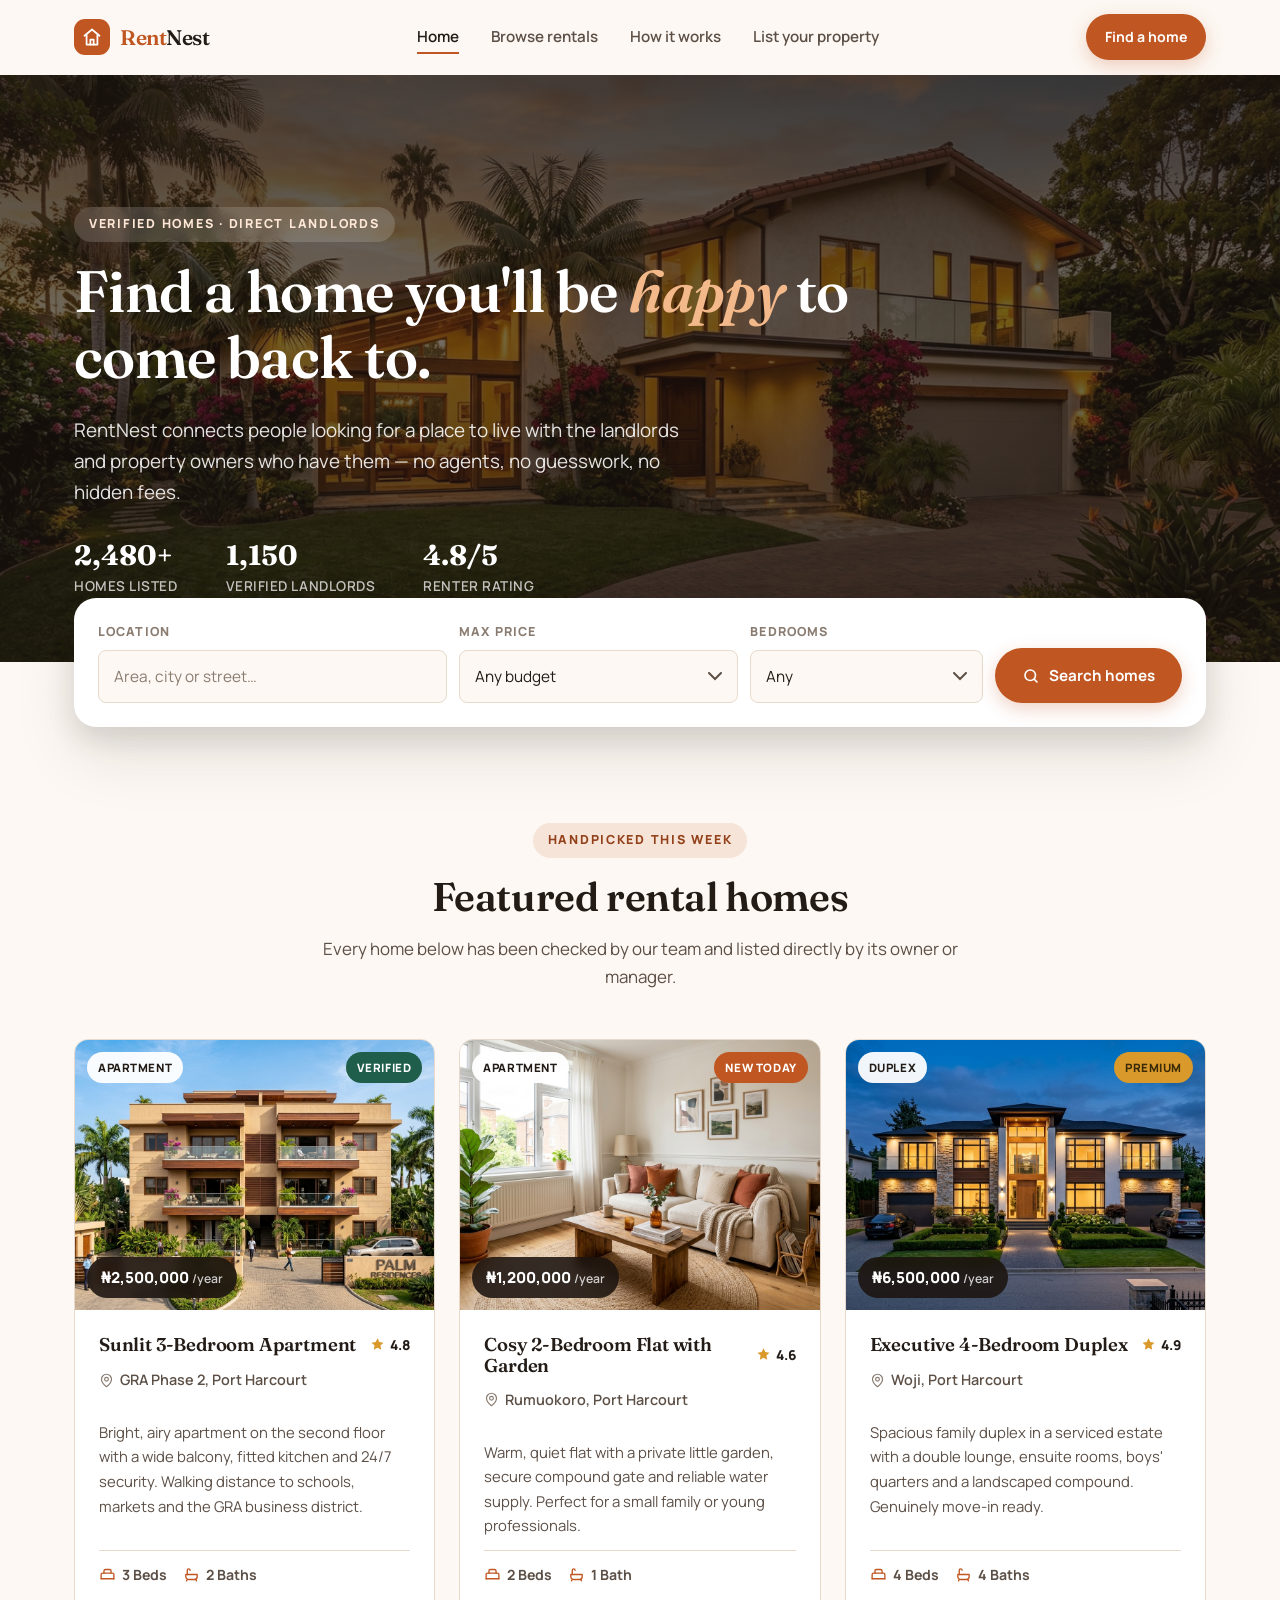
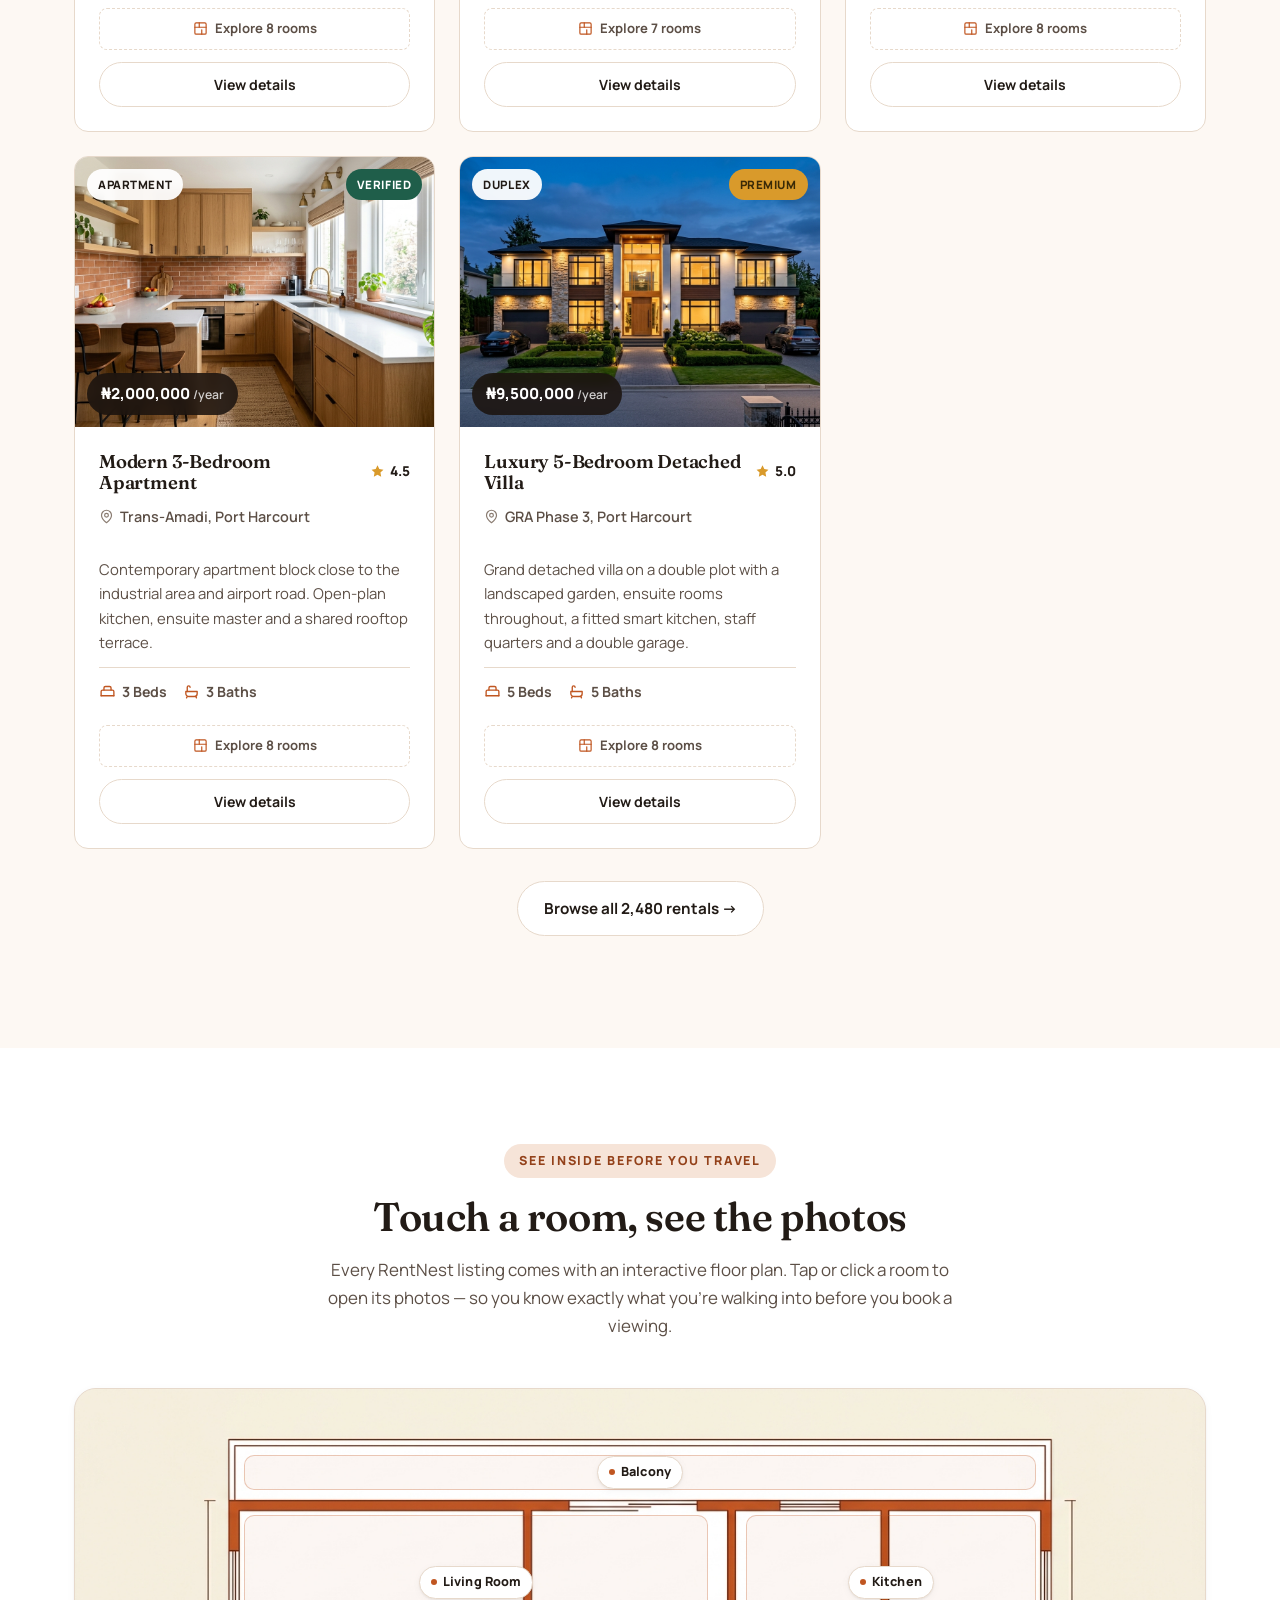
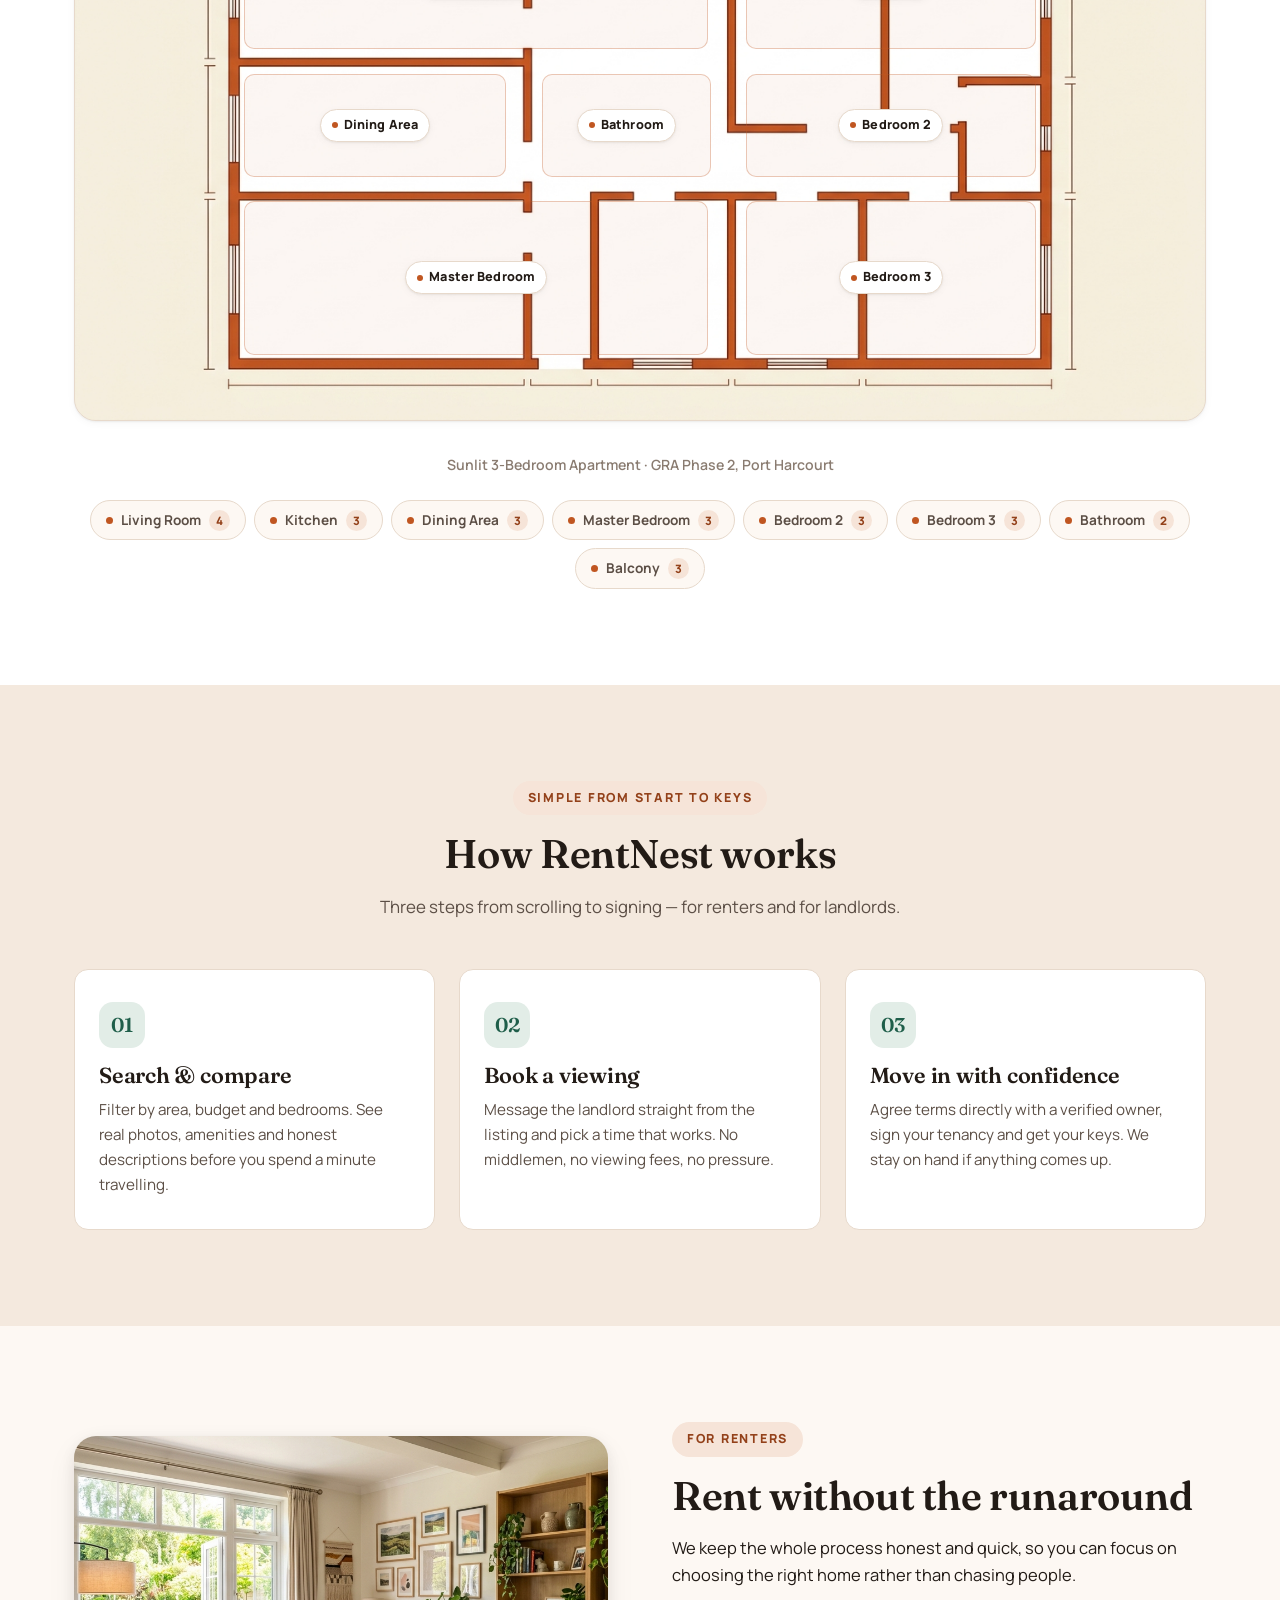
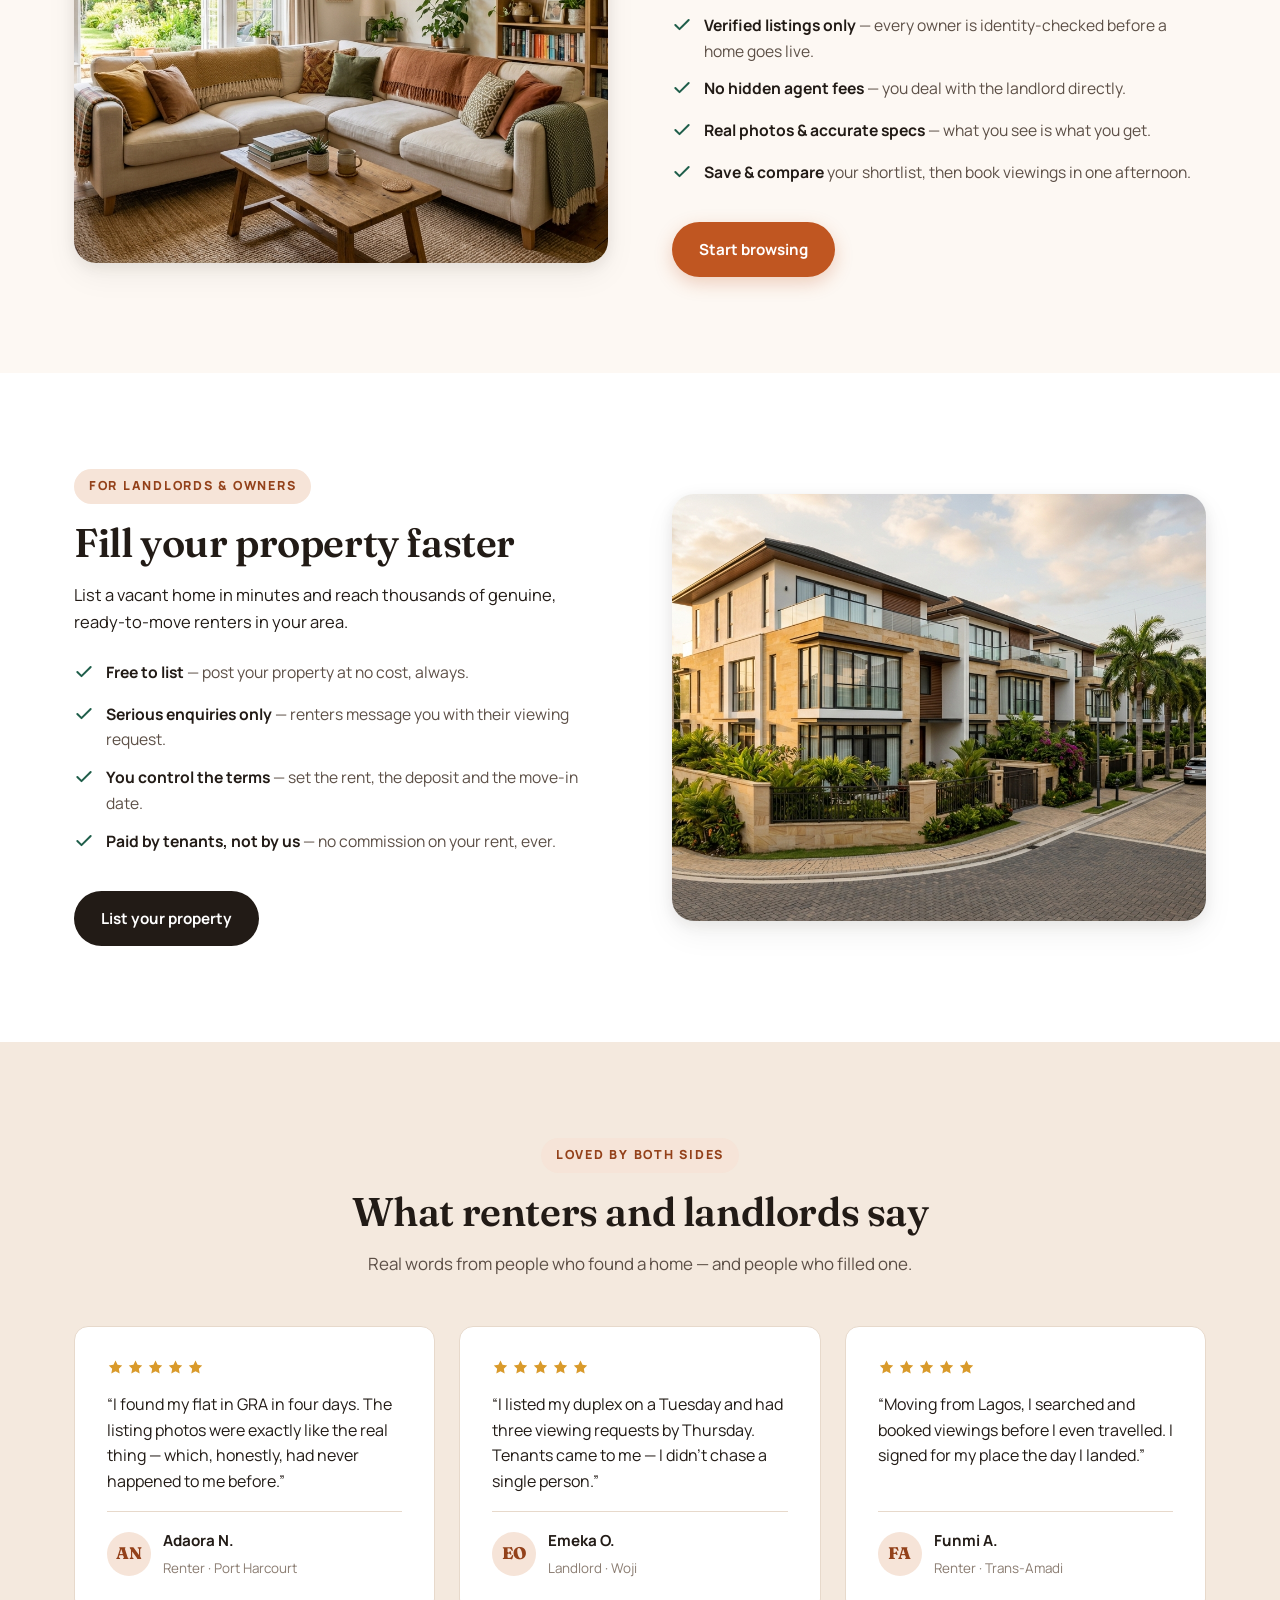
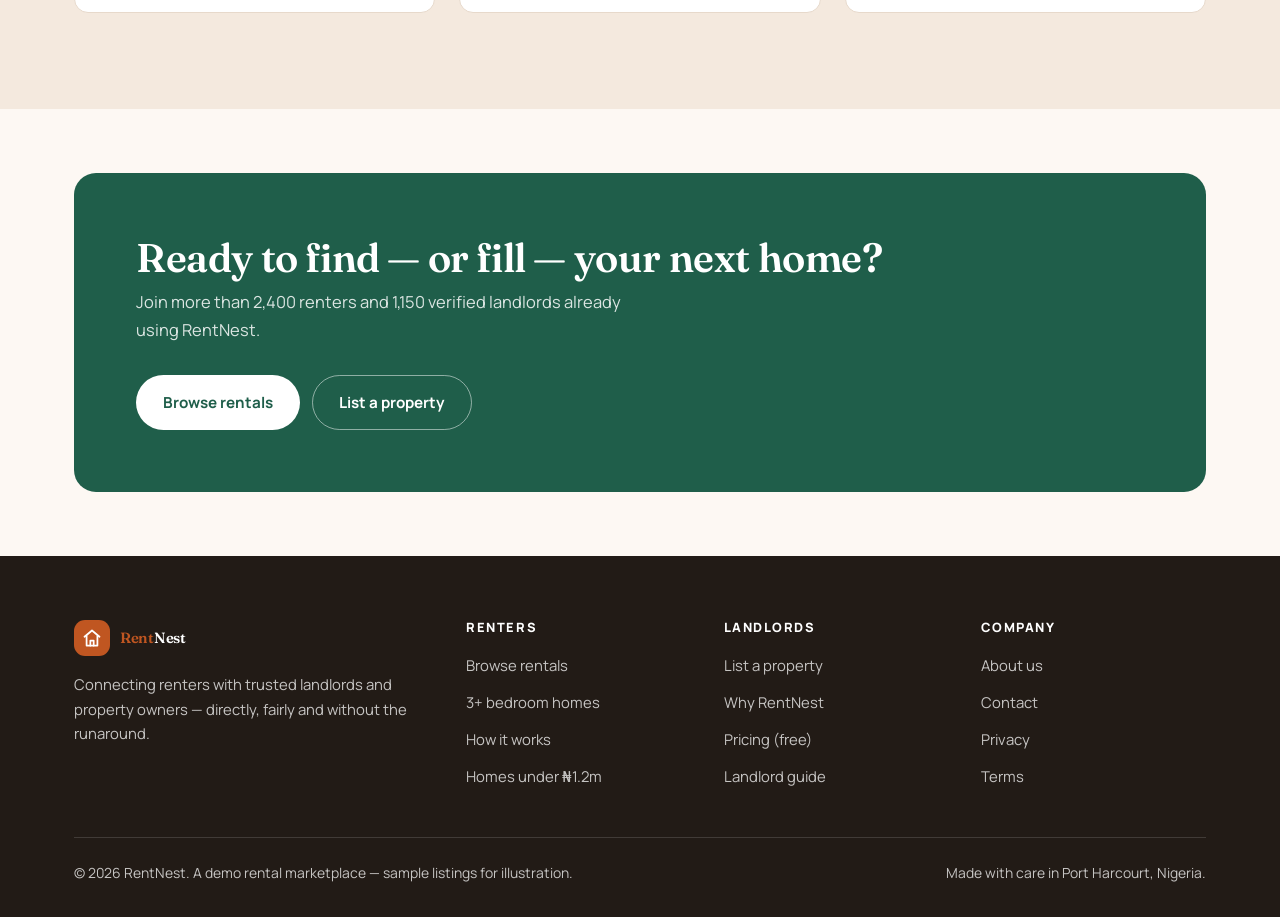
==== commit 7852fd97: "Connect landlord site to Supabase storage and DB - Add Supabase client configuration module (supabas" ====
--- a/index.html
+++ b/index.html
@@ -331,7 +331,9 @@
   </div>
 </footer>
 
-<script src="data.js?v=8"></script>
-<script src="app.js?v=8"></script>
+<script src="https://cdn.jsdelivr.net/npm/@supabase/supabase-js@2"></script>
+<script src="supabase-config.js?v=9"></script>
+<script src="data.js?v=9"></script>
+<script src="app.js?v=9"></script>
 </body>
 </html>
--- a/styles.css
+++ b/styles.css
@@ -254,7 +254,8 @@
 .card-price small { font-weight: 600; opacity: .78; font-size: .76rem; }
 .card-body { padding: var(--sp-5); display: flex; flex-direction: column; gap: var(--sp-3); flex: 1; }
 .card-title { font-size: 1.16rem; margin: 0; }
-.card-loc { display: flex; align-items: center; gap: 7px; color: var(--ink-soft); font-size: .9rem; font-weight: 600; }
+.card-loc { display: flex; align-items: center; gap: 6px; color: var(--ink-soft); font-size: .9rem; font-weight: 600; }
+.property-card .card-loc svg { width: 15px; height: 15px; flex-shrink: 0; color: var(--ink-faint); }
 .card-desc { color: var(--ink-soft); font-size: .93rem; margin: 0; flex: 1; }
 .card-specs { display: flex; flex-wrap: wrap; gap: var(--sp-4); padding-top: var(--sp-3); border-top: 1px solid var(--line); }
 .spec { display: inline-flex; align-items: center; gap: 6px; font-size: .88rem; font-weight: 700; color: var(--ink-soft); }
